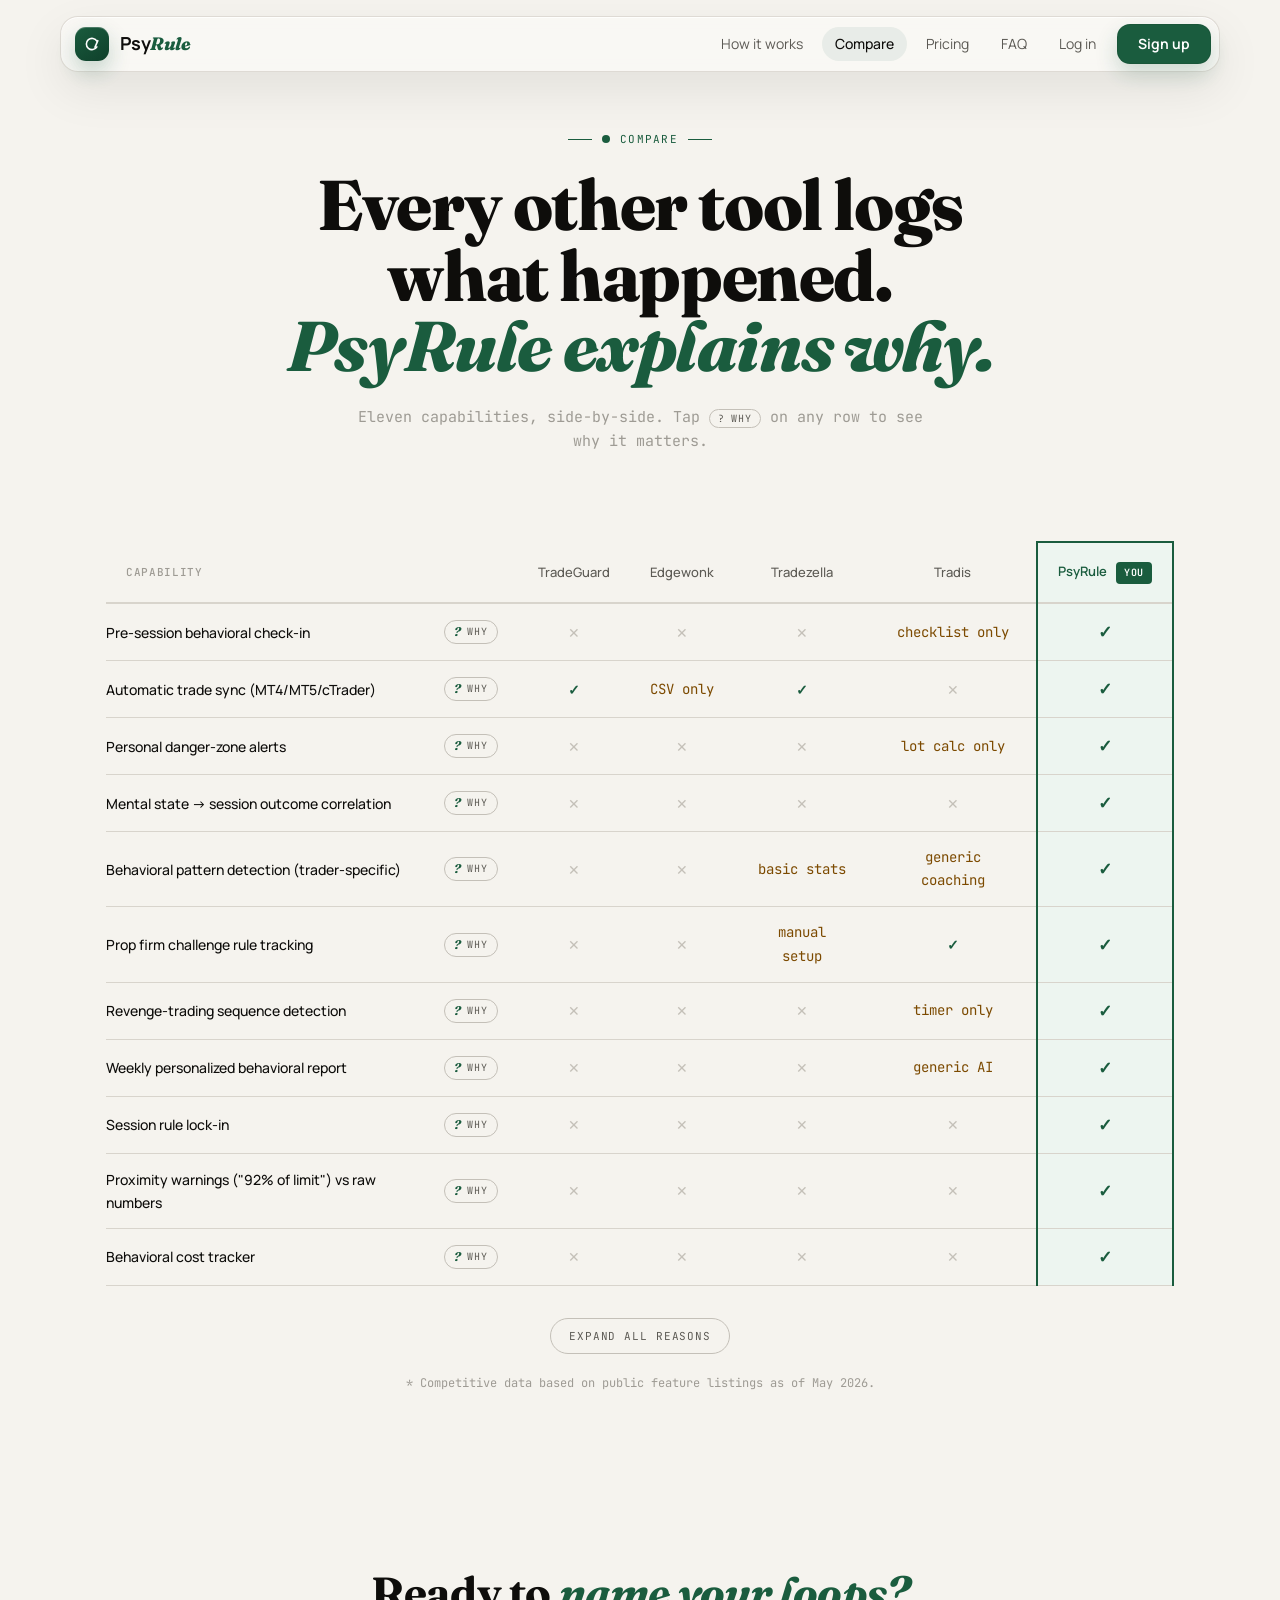
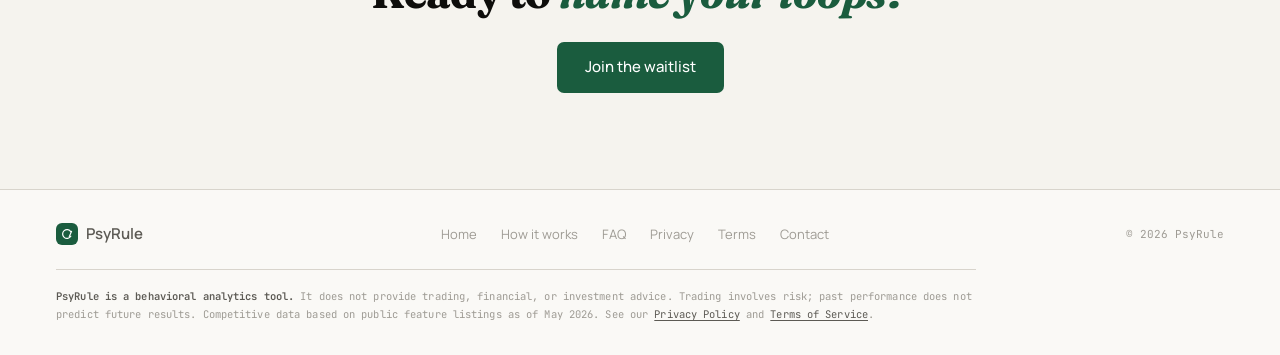
==== compare.html @ d03faabf "Add legal footer + risk disclaimer; tighten claims - New site-wide footer with Privacy/Terms links a" ====
<!DOCTYPE html>
<html lang="en">
<head>
<meta charset="UTF-8">
<meta name="viewport" content="width=device-width, initial-scale=1.0">
<title>PsyRule — Compare</title>
<link rel="preconnect" href="https://fonts.googleapis.com">
<link rel="preconnect" href="https://fonts.gstatic.com" crossorigin>
<link href="https://fonts.googleapis.com/css2?family=Fraunces:ital,opsz,wght,SOFT@0,9..144,500..800,50;1,9..144,500..800,50&family=Manrope:wght@300;400;500;600;700&family=JetBrains+Mono:wght@400;500&display=swap" rel="stylesheet">
<link rel="stylesheet" href="psyrule.css">
<script src="nav.js" defer></script>
</head>
<body>

<nav>
  <div class="nav-shell">
    <a href="index.html" class="logo" aria-label="PsyRule home">
      <div class="logo-mark"><svg viewBox="0 0 16 16" fill="none"><path d="M 12.33 5.5 A 5 5 0 1 0 12.33 10.5" stroke="#fff" stroke-width="1.4" stroke-linecap="round"/><path d="M 13.2 5 L 10.6 11" stroke="#fff" stroke-width="1.4" stroke-linecap="round"/></svg></div>
      <span>Psy<em style="font-style:italic;color:#1a5c3e;font-family:'Fraunces',serif;font-weight:800">Rule</em></span>
    </a>
    <div class="nav-end">
      <div class="nav-r" id="navMenu">
        <a href="how-it-works.html" class="nav-link">How it works</a>
        <a href="compare.html" class="nav-link active">Compare</a>
        <a href="index.html#pricing" class="nav-link">Pricing</a>
        <a href="faq.html" class="nav-link">FAQ</a>
        <a href="https://psyrule.vercel.app/login" class="nav-link">Log in</a>
      </div>
      <a href="https://psyrule.vercel.app/signup" class="nav-btn">Sign up</a>
      <button class="nav-toggle" type="button" aria-label="Menu" aria-expanded="false" aria-controls="navMenu">
        <span class="nav-toggle-bars" aria-hidden="true"></span>
      </button>
    </div>
  </div>
</nav>

<div class="page-hero">
  <div class="hero-eyebrow"><span class="hero-pulse"></span> Compare</div>
  <h1>Every other tool logs<br>what happened.<br><em>PsyRule explains why.</em></h1>
  <p class="hero-note" style="font-size:15px;max-width:600px;margin:24px auto 0;line-height:1.6;">Eleven capabilities, side-by-side. Tap <span style="white-space:nowrap;border:1px solid var(--border2);border-radius:999px;padding:2px 8px;font-family:'JetBrains Mono',monospace;font-size:10px;letter-spacing:.08em;text-transform:uppercase;color:var(--ink2);">? Why</span> on any row to see why it matters.</p>
</div>

<section class="page-section" style="margin-top:32px;">
  <div class="gap-table-wrap">
    <table class="gap-table">
      <thead>
        <tr>
          <th class="feature-col">Capability</th>
          <th><a class="gap-competitor-link" href="https://app.tradeguard.co/" target="_blank" rel="noopener noreferrer">TradeGuard</a></th>
          <th>Edgewonk</th>
          <th>Tradezella</th>
          <th>Tradis</th>
          <th class="our our-head">PsyRule <span class="our-badge">you</span></th>
        </tr>
      </thead>
      <tbody>
        <tr>
          <td class="feature-col">
            <div class="gap-feature-cell">
              <span class="gap-feature-name">Pre-session behavioral check-in</span>
              <button class="why-toggle" type="button" aria-expanded="false" aria-controls="why-c1">Why</button>
            </div>
          </td>
          <td class="no">✕</td><td class="no">✕</td><td class="no">✕</td><td class="partial">checklist only</td><td class="our-col yes">✓</td>
        </tr>
        <tr class="gap-row-why" id="why-c1"><td colspan="6"><div class="gap-row-why-inner"><strong>Why it matters:</strong> The decisions that blow up a session are made <em>before</em> it starts. Sleep, focus, and your plan predict your sizing more than anything that happens on the chart.</div></td></tr>

        <tr>
          <td class="feature-col">
            <div class="gap-feature-cell">
              <span class="gap-feature-name">Automatic trade sync (MT4/MT5/cTrader)</span>
              <button class="why-toggle" type="button" aria-expanded="false" aria-controls="why-c2">Why</button>
            </div>
          </td>
          <td class="yes">✓</td><td class="partial">CSV only</td><td class="yes">✓</td><td class="no">✕</td><td class="our-col yes">✓</td>
        </tr>
        <tr class="gap-row-why" id="why-c2"><td colspan="6"><div class="gap-row-why-inner"><strong>Why it matters:</strong> Manual logging is where journaling dies. If sync isn't real time, you only review behavior after damage is done. Never during.</div></td></tr>

        <tr>
          <td class="feature-col">
            <div class="gap-feature-cell">
              <span class="gap-feature-name">Personal danger-zone alerts</span>
              <button class="why-toggle" type="button" aria-expanded="false" aria-controls="why-c3">Why</button>
            </div>
          </td>
          <td class="no">✕</td><td class="no">✕</td><td class="no">✕</td><td class="partial">lot calc only</td><td class="our-col yes">✓</td>
        </tr>
        <tr class="gap-row-why" id="why-c3"><td colspan="6"><div class="gap-row-why-inner"><strong>Why it matters:</strong> Most blowups aren't one bad trade. They're three open positions that <em>together</em> exceed the limit, and a per-trade calculator can't see this.</div></td></tr>

        <tr>
          <td class="feature-col">
            <div class="gap-feature-cell">
              <span class="gap-feature-name">Mental state → session outcome correlation</span>
              <button class="why-toggle" type="button" aria-expanded="false" aria-controls="why-c4">Why</button>
            </div>
          </td>
          <td class="no">✕</td><td class="no">✕</td><td class="no">✕</td><td class="no">✕</td><td class="our-col yes">✓</td>
        </tr>
        <tr class="gap-row-why" id="why-c4"><td colspan="6"><div class="gap-row-why-inner"><strong>Why it matters:</strong> "I traded worse when tired" is a hunch. Connecting mood, sleep, and pressure to actual session outcomes turns the hunch into a rule you'll follow.</div></td></tr>

        <tr>
          <td class="feature-col">
            <div class="gap-feature-cell">
              <span class="gap-feature-name">Behavioral pattern detection (trader-specific)</span>
              <button class="why-toggle" type="button" aria-expanded="false" aria-controls="why-c5">Why</button>
            </div>
          </td>
          <td class="no">✕</td><td class="no">✕</td><td class="partial">basic stats</td><td class="partial">generic coaching</td><td class="our-col yes">✓</td>
        </tr>
        <tr class="gap-row-why" id="why-c5"><td colspan="6"><div class="gap-row-why-inner"><strong>Why it matters:</strong> Generic advice ("size down after a loss") is easy to ignore. A pattern named with your trigger, your sequence, and your historical cost is harder to.</div></td></tr>

        <tr>
          <td class="feature-col">
            <div class="gap-feature-cell">
              <span class="gap-feature-name">Prop firm challenge rule tracking</span>
              <button class="why-toggle" type="button" aria-expanded="false" aria-controls="why-c6">Why</button>
            </div>
          </td>
          <td class="no">✕</td><td class="no">✕</td><td class="partial">manual setup</td><td class="yes">✓</td><td class="our-col yes">✓</td>
        </tr>
        <tr class="gap-row-why" id="why-c6"><td colspan="6"><div class="gap-row-why-inner"><strong>Why it matters:</strong> Each prop firm has different daily/total/lot rules. Tracking these by hand is the first thing traders skip when stressed.</div></td></tr>

        <tr>
          <td class="feature-col">
            <div class="gap-feature-cell">
              <span class="gap-feature-name">Revenge-trading sequence detection</span>
              <button class="why-toggle" type="button" aria-expanded="false" aria-controls="why-c7">Why</button>
            </div>
          </td>
          <td class="no">✕</td><td class="no">✕</td><td class="no">✕</td><td class="partial">timer only</td><td class="our-col yes">✓</td>
        </tr>
        <tr class="gap-row-why" id="why-c7"><td colspan="6"><div class="gap-row-why-inner"><strong>Why it matters:</strong> A passive timer doesn't break the loop. Surfacing the trade's behavioral context at the moment of placement does. ("This matches your revenge-trading pattern from 6 prior sessions.")</div></td></tr>

        <tr>
          <td class="feature-col">
            <div class="gap-feature-cell">
              <span class="gap-feature-name">Weekly personalized behavioral report</span>
              <button class="why-toggle" type="button" aria-expanded="false" aria-controls="why-c8">Why</button>
            </div>
          </td>
          <td class="no">✕</td><td class="no">✕</td><td class="no">✕</td><td class="partial">generic AI</td><td class="our-col yes">✓</td>
        </tr>
        <tr class="gap-row-why" id="why-c8"><td colspan="6"><div class="gap-row-why-inner"><strong>Why it matters:</strong> Once a week your specific failure conditions, named with dollar costs. Not "improve discipline". "Stop trading after 16:00, that's costing $480/week."</div></td></tr>

        <tr>
          <td class="feature-col">
            <div class="gap-feature-cell">
              <span class="gap-feature-name">Session rule lock-in</span>
              <button class="why-toggle" type="button" aria-expanded="false" aria-controls="why-c9">Why</button>
            </div>
          </td>
          <td class="no">✕</td><td class="no">✕</td><td class="no">✕</td><td class="no">✕</td><td class="our-col yes">✓</td>
        </tr>
        <tr class="gap-row-why" id="why-c9"><td colspan="6"><div class="gap-row-why-inner"><strong>Why it matters:</strong> Soft-blocks fail because mid-session you talk yourself out of them. A 60-second cooldown + logged reason is enough friction to break the impulse.</div></td></tr>

        <tr>
          <td class="feature-col">
            <div class="gap-feature-cell">
              <span class="gap-feature-name">Proximity warnings ("92% of limit") vs raw numbers</span>
              <button class="why-toggle" type="button" aria-expanded="false" aria-controls="why-c10">Why</button>
            </div>
          </td>
          <td class="no">✕</td><td class="no">✕</td><td class="no">✕</td><td class="no">✕</td><td class="our-col yes">✓</td>
        </tr>
        <tr class="gap-row-why" id="why-c10"><td colspan="6"><div class="gap-row-why-inner"><strong>Why it matters:</strong> "$460 of $500" is a number. "92% of your limit" triggers loss aversion. Same data, completely different behavior.</div></td></tr>

        <tr>
          <td class="feature-col">
            <div class="gap-feature-cell">
              <span class="gap-feature-name">Behavioral cost tracker</span>
              <button class="why-toggle" type="button" aria-expanded="false" aria-controls="why-c11">Why</button>
            </div>
          </td>
          <td class="no">✕</td><td class="no">✕</td><td class="no">✕</td><td class="no">✕</td><td class="our-col yes">✓</td>
        </tr>
        <tr class="gap-row-why" id="why-c11"><td colspan="6"><div class="gap-row-why-inner"><strong>Why it matters:</strong> Discipline is invisible. You only see the losses you took, not the recurring patterns behind them. PsyRule names the cost of each behavioral loop so you can decide which one to fix first.</div></td></tr>
      </tbody>
    </table>
  </div>
  <div class="compare-actions">
    <button class="btn-g" type="button" id="why-expand-all">Expand all reasons</button>
    <button class="btn-g" type="button" id="why-collapse-all" style="display:none;">Collapse all</button>
  </div>
  <p class="gap-note">* Competitive data based on public feature listings as of May 2026.</p>
</section>

<div class="page-cta">
  <h2>Ready to <em>name your loops?</em></h2>
  <a href="https://psyrule.vercel.app/signup" class="btn-p">Join the waitlist</a>
</div>

<footer>
  <div class="foot-row">
    <div class="foot-logo">
      <div class="foot-mark"><svg viewBox="0 0 16 16" fill="none"><path d="M 12.33 5.5 A 5 5 0 1 0 12.33 10.5" stroke="#fff" stroke-width="1.4" stroke-linecap="round"/><path d="M 13.2 5 L 10.6 11" stroke="#fff" stroke-width="1.4" stroke-linecap="round"/></svg></div>
      PsyRule
    </div>
    <div class="foot-links">
      <a href="index.html" class="foot-link">Home</a>
      <a href="how-it-works.html" class="foot-link">How it works</a>
      <a href="faq.html" class="foot-link">FAQ</a>
      <a href="privacy.html" class="foot-link">Privacy</a>
      <a href="terms.html" class="foot-link">Terms</a>
      <a href="mailto:psyrule.app@gmail.com" class="foot-link">Contact</a>
    </div>
    <div class="foot-note">© 2026 PsyRule</div>
  </div>
  <div class="foot-disclaimer">
    <strong>PsyRule is a behavioral analytics tool.</strong> It does not provide trading, financial, or investment advice. Trading involves risk; past performance does not predict future results. Competitive data based on public feature listings as of May 2026. See our <a href="privacy.html">Privacy Policy</a> and <a href="terms.html">Terms of Service</a>.
  </div>
</footer>

<script>
  document.querySelectorAll('.why-toggle').forEach(function(btn){
    btn.addEventListener('click', function(){
      var id = btn.getAttribute('aria-controls');
      var row = document.getElementById(id);
      if (!row) return;
      var open = btn.getAttribute('aria-expanded') === 'true';
      btn.setAttribute('aria-expanded', open ? 'false' : 'true');
      row.classList.toggle('is-open', !open);
      syncBulkButtons();
    });
  });

  var expandBtn = document.getElementById('why-expand-all');
  var collapseBtn = document.getElementById('why-collapse-all');
  function setAll(open){
    document.querySelectorAll('.why-toggle').forEach(function(btn){
      var id = btn.getAttribute('aria-controls');
      var row = document.getElementById(id);
      if (!row) return;
      btn.setAttribute('aria-expanded', open ? 'true' : 'false');
      row.classList.toggle('is-open', open);
    });
    syncBulkButtons();
  }
  function syncBulkButtons(){
    if (!expandBtn || !collapseBtn) return;
    var total = document.querySelectorAll('.why-toggle').length;
    var open = document.querySelectorAll('.why-toggle[aria-expanded="true"]').length;
    var allOpen = total > 0 && open === total;
    expandBtn.style.display = allOpen ? 'none' : '';
    collapseBtn.style.display = allOpen ? '' : 'none';
  }
  if (expandBtn) expandBtn.addEventListener('click', function(){ setAll(true); });
  if (collapseBtn) collapseBtn.addEventListener('click', function(){ setAll(false); });
</script>

</body>
</html>
---- psyrule.css ----
/* PsyRule — shared stylesheet for landing + secondary pages */
*, *::before, *::after { box-sizing: border-box; margin: 0; padding: 0; }
:root {
  --cream:#f5f3ee; --cream2:#ede9e2; --cream3:#e4dfd6; --white:#faf9f6; --paper:#faf8f2;
  --border:#d8d4cc; --border2:#c4c0b8;
  --ink:#0e0d0b; --ink2:#5c5a54; --ink3:#9e9b94;
  --green:#1a5c3e; --green2:#206e4a; --gl:#edf5f0; --gm:rgba(26,92,62,.12);
  --amber:#7c4a00; --ambl:#fff8ed; --red:#8b1a1a; --redl:#fff0f0;
}
html { scroll-behavior: smooth; }
body { background: var(--cream); color: var(--ink); font-family: 'Manrope', sans-serif; font-size: 16px; line-height: 1.65; overflow-x: hidden; }

/* NAV */
nav { position: fixed; inset: 0 0 auto; z-index: 200; padding: 16px 56px 0; height: 88px; display: flex; align-items: flex-start; justify-content: center; pointer-events: none; }
.nav-shell { position: relative; width: min(1160px, 100%); height: 56px; display: flex; align-items: center; justify-content: space-between; padding: 8px 8px 8px 14px; background: rgba(250,249,246,.78); border: 1px solid rgba(216,212,204,.82); border-radius: 18px; box-shadow: 0 18px 48px rgba(14,13,11,.08), inset 0 1px 0 rgba(255,255,255,.72); backdrop-filter: blur(18px) saturate(1.15); -webkit-backdrop-filter: blur(18px) saturate(1.15); pointer-events: auto; }
.nav-end { display: flex; align-items: center; gap: 6px; }
.nav-toggle { display: none; }
.logo { display: flex; align-items: center; gap: 11px; font-family: 'Manrope', sans-serif; font-weight: 700; font-size: 18px; color: var(--ink); text-decoration: none; letter-spacing: -.03em; }
.logo-mark { width: 34px; height: 34px; background: linear-gradient(145deg, var(--green), #0f402b); border-radius: 11px; display: flex; align-items: center; justify-content: center; box-shadow: 0 10px 22px rgba(26,92,62,.24), inset 0 1px 0 rgba(255,255,255,.22); }
.logo-mark svg { width: 18px; height: 18px; }
.nav-badge { font-family: 'JetBrains Mono', monospace; font-size: 9px; letter-spacing: .08em; text-transform: uppercase; color: var(--green); background: var(--gl); border: 1px solid rgba(26,92,62,.16); border-radius: 999px; padding: 3px 7px; transform: translateY(1px); }
.nav-r { display: flex; align-items: center; gap: 6px; }
.nav-link { font-size: 14px; color: var(--ink2); text-decoration: none; transition: color .15s, background .15s; padding: 10px 13px; border-radius: 999px; line-height: 1; }
.nav-link:hover { color: var(--ink); background: rgba(14,13,11,.045); }
.nav-link.active { color: var(--ink); font-weight: 500; background: rgba(26,92,62,.07); }
.nav-btn { background: var(--green); color: #fff; border: 1px solid rgba(14,13,11,.08); font-family: 'Manrope', sans-serif; font-weight: 650; font-size: 14px; padding: 12px 20px; border-radius: 13px; cursor: pointer; text-decoration: none; transition: transform .15s, background .15s, box-shadow .15s; margin-left: 2px; line-height: 1; box-shadow: 0 10px 22px rgba(26,92,62,.20); }
.nav-btn:hover { background: var(--green2); transform: translateY(-1px); box-shadow: 0 14px 28px rgba(26,92,62,.24); }

/* HERO */
.hero { padding: 118px 56px 68px; max-width: 1200px; margin: 0 auto; text-align: center; position: relative; }
.hero::before { content:''; position: absolute; inset: 84px 24px auto; height: 360px; z-index: -1; background: radial-gradient(circle at 28% 22%, rgba(26,92,62,.18), transparent 34%), radial-gradient(circle at 72% 8%, rgba(124,74,0,.10), transparent 30%), linear-gradient(180deg, rgba(250,249,246,.72), rgba(245,243,238,0)); filter: blur(.2px); border-radius: 40px; }
.hero-eyebrow { font-family: 'JetBrains Mono', monospace; font-size: 11px; color: var(--green); letter-spacing: .12em; text-transform: uppercase; margin-bottom: 22px; display: flex; align-items: center; justify-content: center; gap: 10px; }
.hero-eyebrow::before, .hero-eyebrow::after { content:''; width: 24px; height: 1px; background: var(--green); display: block; }
.hero-pulse { width: 8px; height: 8px; border-radius: 50%; background: var(--green); box-shadow: 0 0 0 0 rgba(26,92,62,.36); animation: heroPulse 1.8s ease-out infinite; }
h1 { font-family: 'Fraunces', serif; font-weight: 800; font-size: clamp(44px, 6vw, 82px); line-height: .95; letter-spacing: -.02em; color: var(--ink); margin-bottom: 24px; }
h1 em { font-style: italic; color: var(--green); }
.hero-action { position: relative; display: inline-block; white-space: nowrap; }
.hero-cta { display: flex; gap: 10px; justify-content: center; flex-wrap: wrap; margin-bottom: 14px; }
.btn-p { background: var(--green); color: #fff; border: none; font-family: 'Manrope', sans-serif; font-weight: 500; font-size: 15px; padding: 13px 28px; border-radius: 7px; cursor: pointer; transition: background .15s; text-decoration: none; display: inline-block; }
.btn-p:hover { background: var(--green2); }
.btn-g { background: transparent; color: var(--ink2); border: 1px solid var(--border2); font-family: 'Manrope', sans-serif; font-weight: 400; font-size: 15px; padding: 13px 24px; border-radius: 7px; cursor: pointer; transition: color .15s, border-color .15s; text-decoration: none; display: inline-block; }
.btn-g:hover { color: var(--ink); border-color: var(--ink); }
.hero-note { font-size: 12px; color: var(--ink3); font-family: 'JetBrains Mono', monospace; }
.hero-founding { display: inline-flex; align-items: center; gap: 10px; flex-wrap: wrap; justify-content: center; margin-top: 18px; padding: 9px 16px; background: rgba(250,249,246,.78); border: 1px solid var(--border); border-radius: 999px; box-shadow: 0 12px 32px rgba(14,13,11,.05); font-family: 'JetBrains Mono', monospace; font-size: 11px; color: var(--ink2); letter-spacing: .04em; }
.hf-dot { width: 7px; height: 7px; border-radius: 50%; background: var(--green); box-shadow: 0 0 0 0 rgba(26,92,62,.36); animation: heroPulse 1.8s ease-out infinite; }
.hero-founding strong { color: var(--green); font-weight: 600; }

/* Hero signal (small visual) */
.hero-minimal { padding-bottom: 52px; }
.hero-signal { position: relative; display: flex; align-items: center; justify-content: center; gap: 18px; max-width: 620px; margin: 0 auto 32px; min-height: 132px; }
.hero-signal::before { content:''; position: absolute; left: 74px; right: 74px; top: 50%; height: 1px; background: linear-gradient(90deg, transparent, rgba(26,92,62,.28), transparent); }
.signal-card { position: relative; z-index: 2; min-width: 132px; padding: 14px 16px; background: rgba(250,249,246,.84); border: 1px solid var(--border); border-radius: 14px; box-shadow: 0 18px 44px rgba(14,13,11,.055); }
.signal-card span, .signal-label { display: block; font-family: 'JetBrains Mono', monospace; font-size: 10px; letter-spacing: .1em; text-transform: uppercase; color: var(--ink3); }
.signal-card strong { display: block; margin-top: 3px; font-size: 15px; line-height: 1.2; color: var(--ink); }
.signal-core { position: relative; z-index: 3; width: 154px; height: 154px; border-radius: 50%; display: flex; align-items: center; justify-content: center; flex-direction: column; background: radial-gradient(circle, rgba(237,245,240,.95), rgba(250,249,246,.78) 62%, rgba(250,249,246,0) 70%); }
.signal-ring { position: absolute; inset: 17px; border-radius: 50%; border: 1px solid rgba(26,92,62,.24); animation: signalRing 2.8s ease-out infinite; }
.signal-dot { width: 42px; height: 42px; border-radius: 50%; background: var(--green); box-shadow: 0 0 0 10px rgba(26,92,62,.09), 0 18px 38px rgba(26,92,62,.2); margin-bottom: 12px; }
.signal-label { color: var(--green); }

/* THE MOMENT (replaces dark live block) */
.moment-wrap { max-width: 1180px; margin: 56px auto 0; padding: 0 56px; }
.moment-frame { position: relative; background: var(--white); border: 1px solid var(--border); border-radius: 22px; padding: 72px 64px 80px; overflow: hidden; box-shadow: 0 22px 60px rgba(14,13,11,.06), inset 0 1px 0 rgba(255,255,255,.7); }
.moment-frame::before { content: ""; position: absolute; inset: 0; pointer-events: none; background: radial-gradient(ellipse 620px 300px at 82% 100%, rgba(26,92,62,.07), transparent 70%), radial-gradient(ellipse 420px 220px at 0% 0%, rgba(124,74,0,.05), transparent 70%); }
.moment-eyebrow { position: relative; font-family: 'JetBrains Mono', monospace; font-size: 11px; letter-spacing: .12em; text-transform: uppercase; color: var(--green); text-align: center; margin-bottom: 14px; display: flex; align-items: center; justify-content: center; gap: 10px; }
.moment-eyebrow::before, .moment-eyebrow::after { content:''; width:24px; height:1px; background:var(--green); }
.moment-title { position: relative; font-family: 'Fraunces', serif; font-weight: 700; font-size: clamp(28px, 3.4vw, 44px); letter-spacing: -.018em; line-height: 1.05; text-align: center; margin: 0 auto 56px; max-width: 760px; color: var(--ink); }
.moment-title em { font-style: italic; color: var(--green); }
.moment-grid { position: relative; display: grid; grid-template-columns: 240px 1fr 240px; gap: 48px; align-items: center; }
.mn-l, .mn-r { font-family: 'Fraunces', serif; font-style: italic; font-size: 16.5px; line-height: 1.5; color: var(--ink2); position: relative; }
.mn-l { text-align: right; }
.mn-tag { display: block; font-family: 'JetBrains Mono', monospace; font-style: normal; font-size: 9.5px; letter-spacing: .14em; text-transform: uppercase; color: var(--green); margin-bottom: 6px; }
.mn-tag.amber { color: var(--amber); }
.mn-tag.red { color: var(--red); }
.mn-l strong, .mn-r strong { font-style: normal; font-family: 'Manrope', sans-serif; font-weight: 600; color: var(--ink); }
.mn-divider { height: 1px; background: var(--border); margin: 22px 0; }
.mn-l small, .mn-r small { display: block; font-family: 'JetBrains Mono', monospace; font-style: normal; font-size: 11px; color: var(--ink3); margin-top: 8px; letter-spacing: .02em; }
.iv-stage { display: flex; justify-content: center; position: relative; }
.iv-connector { position: absolute; top: 50%; height: 1px; background: var(--border2); }
.iv-connector.l { right: calc(50% + 180px); width: 60px; }
.iv-connector.r { left: calc(50% + 180px); width: 60px; }
.iv-card { width: 100%; max-width: 360px; background: var(--white); border: 1px solid var(--border); border-radius: 22px; padding: 22px 22px 18px; box-shadow: inset 0 1px 0 rgba(255,255,255,.9), 0 24px 60px rgba(14,13,11,.16), 0 6px 16px rgba(14,13,11,.07); position: relative; z-index: 2; }
.iv-meta { display: flex; align-items: center; justify-content: space-between; font-family: 'JetBrains Mono', monospace; font-size: 10.5px; color: var(--ink3); margin-bottom: 14px; letter-spacing: .04em; }
.iv-source { display: flex; align-items: center; gap: 8px; }
.iv-mark { width: 18px; height: 18px; background: var(--green); border-radius: 5px; display: inline-flex; align-items: center; justify-content: center; }
.iv-mark svg { width: 11px; height: 11px; }
.iv-source strong { color: var(--ink); font-family: 'Manrope'; font-weight: 600; font-size: 12px; letter-spacing: 0; }
.iv-headline { font-family: 'Fraunces', serif; font-weight: 700; font-style: italic; font-size: 26px; line-height: 1.15; letter-spacing: -.01em; color: var(--ink); margin-bottom: 10px; }
.iv-headline em { color: var(--red); font-style: italic; }
.iv-body { font-size: 14px; color: var(--ink2); line-height: 1.55; margin-bottom: 16px; }
.iv-body b { color: var(--ink); font-weight: 600; }
.iv-cost { display: flex; align-items: baseline; gap: 10px; padding: 12px 14px; background: var(--cream2); border-radius: 10px; margin-bottom: 16px; }
.iv-cost-num { font-family: 'Fraunces', serif; font-weight: 800; font-size: 22px; color: var(--ink); letter-spacing: -.01em; }
.iv-cost-cap { font-family: 'JetBrains Mono', monospace; font-size: 11px; color: var(--ink2); line-height: 1.4; }
.iv-actions { display: flex; gap: 8px; }
.iv-btn { flex: 1; font-family: 'Manrope', sans-serif; font-weight: 600; font-size: 13.5px; padding: 12px 14px; border-radius: 10px; border: 1px solid var(--border); background: var(--cream2); color: var(--ink2); text-align: center; cursor: pointer; transition: background .15s, color .15s, transform .15s; }
.iv-btn:hover { background: var(--cream3); color: var(--ink); }
.iv-btn.primary { background: var(--green); color: #fff; border-color: var(--green); box-shadow: 0 8px 18px rgba(26,92,62,.22); }
.iv-btn.primary:hover { background: var(--green2); transform: translateY(-1px); }
.iv-foot { font-family: 'JetBrains Mono', monospace; font-size: 10px; color: var(--ink3); letter-spacing: .04em; text-align: center; margin-top: 12px; }
.moment-foot { position: relative; text-align: center; margin-top: 56px; font-family: 'JetBrains Mono', monospace; font-size: 11px; color: var(--ink3); letter-spacing: .08em; text-transform: uppercase; }

/* DIFF BAND */
.diff-band { background: var(--ink); color: #f0ede7; padding: 80px 56px; }
.diff-inner { max-width: 1200px; margin: 0 auto; }
.diff-label { font-family: 'JetBrains Mono', monospace; font-size: 11px; letter-spacing: .1em; text-transform: uppercase; color: #5c5a54; margin-bottom: 20px; }
.diff-h { font-family: 'Fraunces', serif; font-weight: 800; font-size: clamp(30px, 3.2vw, 44px); line-height: 1.05; letter-spacing: -.02em; color: #f0ede7; margin-bottom: 20px; }
.diff-h em { color: #4cff8e; font-style: italic; }
.diff-p { font-size: 16px; color: #888882; line-height: 1.7; font-weight: 300; }
.diff-3col { display: grid; grid-template-columns: 1fr 1fr 1fr; gap: 1px; background: #2a2826; border: 1px solid #2a2826; border-radius: 12px; overflow: hidden; }
.diff-3-card { background: #181715; padding: 32px 28px; display: flex; flex-direction: column; gap: 14px; }
.diff-3-card.on { background: linear-gradient(180deg, #0e1f15 0%, #0a1610 100%); }
.diff-3-tag { font-family: 'JetBrains Mono', monospace; font-size: 10px; letter-spacing: .12em; text-transform: uppercase; }
.diff-3-title { font-family: 'Fraunces', serif; font-weight: 800; font-style: italic; font-size: 26px; line-height: 1.05; color: #888882; letter-spacing: -.01em; }
.diff-3-line { height: 1px; background: #2a2826; }
.diff-3-line.on { background: rgba(76,255,142,.3); }
.diff-3-body { font-size: 14px; color: #888882; line-height: 1.6; font-weight: 300; }

/* MANIFESTO */
.manifesto { max-width: 760px; margin: 0 auto; padding: 88px 56px; text-align: center; border-bottom: 1px solid var(--border); background: var(--cream); }
.manifesto-mark { font-family: 'JetBrains Mono', monospace; font-size: 11px; color: var(--green); letter-spacing: .14em; text-transform: uppercase; margin-bottom: 24px; }
.manifesto-text { font-family: 'Fraunces', serif; font-weight: 700; font-size: clamp(22px, 2.6vw, 32px); line-height: 1.3; letter-spacing: -.01em; color: var(--ink); }
.manifesto-text em { font-style: italic; color: var(--green); }
.manifesto-attr { font-family: 'JetBrains Mono', monospace; font-size: 11px; color: var(--ink3); letter-spacing: .08em; margin-top: 28px; }

/* PATTERNS */
.patterns-section { padding: 110px 56px; background: var(--cream); border-bottom: 1px solid var(--border); }
.patterns-inner { max-width: 1200px; margin: 0 auto; }
.patterns-head { margin-bottom: 56px; max-width: 760px; }
.section-tag { font-family: 'JetBrains Mono', monospace; font-size: 11px; color: var(--green); letter-spacing: .1em; text-transform: uppercase; margin-bottom: 16px; display: flex; align-items: center; gap: 10px; }
.section-tag::before { content:''; width: 16px; height: 1px; background: var(--green); display: block; }
.section-tag .ch { font-family: 'Fraunces', serif; font-style: italic; font-weight: 800; font-size: 22px; color: var(--green); letter-spacing: -.01em; text-transform: none; line-height: 1; margin-right: 4px; }
h2 { font-family: 'Fraunces', serif; font-weight: 800; font-size: clamp(30px, 3.5vw, 48px); line-height: 1.02; letter-spacing: -.02em; margin-bottom: 14px; color: var(--ink); }
h2 em { font-style: italic; color: var(--green); }
.gap-sub { font-size: 16px; color: var(--ink2); font-weight: 300; margin-bottom: 28px; max-width: 520px; }
.pattern-grid { display: grid; grid-template-columns: 1fr 1fr; gap: 18px; }
.pattern-card { background: var(--white); border: 1px solid var(--border); border-radius: 14px; padding: 32px 30px; display: flex; flex-direction: column; gap: 16px; transition: border-color .2s, box-shadow .2s; }
.pattern-card:hover { border-color: var(--border2); box-shadow: 0 8px 32px rgba(14,13,11,.06); }
.pattern-card-num { font-family: 'JetBrains Mono', monospace; font-size: 11px; color: var(--green); letter-spacing: .12em; }
.pattern-card-title { font-family: 'Fraunces', serif; font-weight: 800; font-size: 28px; line-height: 1.05; color: var(--ink); letter-spacing: -.01em; }
.pattern-card-seq { display: flex; flex-wrap: wrap; align-items: center; gap: 8px 10px; font-family: 'JetBrains Mono', monospace; font-size: 12px; color: var(--ink2); line-height: 1.4; }
.pattern-card-seq .pcs-arrow { color: var(--ink3); font-size: 13px; }
.pattern-card-seq .pcs-end { color: var(--red); }
.pattern-card-line { height: 1px; background: var(--border); }
.pattern-card-body { font-size: 14.5px; color: var(--ink2); line-height: 1.65; font-weight: 300; }
.pattern-card-cost { display: flex; align-items: baseline; flex-wrap: wrap; gap: 8px; padding: 12px 14px; background: var(--gl); border: 1px solid var(--gm); border-radius: 8px; margin-top: 4px; font-family: 'JetBrains Mono', monospace; }
.pcc-label { font-size: 10px; color: var(--ink3); letter-spacing: .1em; text-transform: uppercase; }
.pcc-amt { font-family: 'Fraunces', serif; font-style: italic; font-weight: 800; font-size: 22px; color: var(--green); letter-spacing: -.01em; line-height: 1; }
.pcc-unit { font-size: 11px; color: var(--ink2); }

/* Compressed pattern row (landing) */
.pattern-also { display: flex; flex-direction: column; gap: 8px; max-width: 720px; margin: 32px auto 0; }
.pa-row { display: grid; grid-template-columns: 40px 1fr auto; gap: 16px; padding: 14px 18px; background: var(--white); border: 1px solid var(--border); border-radius: 10px; align-items: baseline; transition: background .15s, border-color .15s; text-decoration: none; color: inherit; }
.pa-row:hover { background: var(--cream2); border-color: var(--border2); }
.pa-num { font-family: 'JetBrains Mono', monospace; font-size: 11px; color: var(--ink3); letter-spacing: .08em; }
.pa-name { font-family: 'Fraunces', serif; font-style: italic; font-weight: 600; font-size: 18px; color: var(--ink); letter-spacing: -.01em; }
.pa-cost { font-family: 'JetBrains Mono', monospace; font-size: 12px; color: var(--ink2); }
.pattern-more-link { display: inline-block; font-family: 'JetBrains Mono', monospace; font-size: 12px; color: var(--green); text-decoration: none; letter-spacing: .04em; padding: 12px 18px; border: 1px solid rgba(26,92,62,.25); border-radius: 999px; transition: background .15s; }
.pattern-more-link:hover { background: var(--gl); }

/* GAP */
.gap-section { padding: 100px 56px; background: var(--white); border-bottom: 1px solid var(--border); }
.gap-inner { max-width: 1200px; margin: 0 auto; }
.gap-table-wrap { overflow-x: auto; }
.gap-table { width: 100%; border-collapse: collapse; }
.gap-table thead tr { border-bottom: 2px solid var(--border); }
.gap-table th { padding: 14px 20px; text-align: center; font-weight: 500; font-size: 13px; color: var(--ink2); font-family: 'Manrope', sans-serif; white-space: nowrap; }
.gap-table th.our { color: var(--green); font-weight: 600; }
.gap-table th.feature-col { text-align: left; color: var(--ink3); font-family: 'JetBrains Mono', monospace; font-size: 11px; letter-spacing: .06em; text-transform: uppercase; }
.gap-table th.our-head { background: var(--gl); border-left: 2px solid var(--green); border-right: 2px solid var(--green); border-top: 2px solid var(--green); }
.gap-table td { padding: 14px 20px; text-align: center; border-bottom: 1px solid var(--border); font-size: 14px; }
.gap-table td.feature-col { text-align: left; font-size: 14px; color: var(--ink); font-family: 'Manrope', sans-serif; font-weight: 400; padding-left: 0; }
.gap-table td.our-col { background: var(--gl); border-left: 2px solid var(--green); border-right: 2px solid var(--green); }
.gap-table tbody tr:last-child td.our-col { border-bottom: 2px solid var(--green); }
.gap-table tbody tr:hover { background: var(--cream2); }
.gap-table tbody tr:hover td.our-col { background: #e2f0e8; }
.yes { color: var(--green); font-weight: 600; font-size: 16px; }
.no { color: var(--border2); font-size: 16px; }
.partial { color: var(--amber); font-size: 12px; font-family: 'JetBrains Mono', monospace; }
.our-badge { display: inline-block; font-size: 10px; font-family: 'JetBrains Mono', monospace; background: var(--green); color: #fff; padding: 3px 8px; border-radius: 4px; letter-spacing: .06em; text-transform: uppercase; vertical-align: middle; margin-left: 6px; }
.gap-competitor-link { color: inherit; text-decoration: none; border-bottom: 1px solid transparent; transition: color .2s, border-color .2s; }
.gap-competitor-link:hover { color: var(--green); border-bottom-color: var(--green); }
.gap-note { font-size: 12px; color: var(--ink3); font-family: 'JetBrains Mono', monospace; margin-top: 20px; text-align: center; }

/* PRICING */
.pricing-section { padding: 100px 56px; max-width: 1200px; margin: 0 auto; }
.pricing-head { text-align: center; margin-bottom: 56px; }
.pricing-head h2 { font-size: clamp(34px, 4vw, 52px); margin-bottom: 14px; }
.pricing-head p { font-size: 17px; color: var(--ink2); font-weight: 300; }
.p-grid { display: grid; grid-template-columns: 1fr 1fr; gap: 16px; max-width: 760px; margin: 0 auto; }
.p-card { background: var(--white); border: 1px solid var(--border); border-radius: 14px; padding: 36px; }
.p-card.feat { border: 2px solid var(--green); }
.p-tier { font-family: 'JetBrains Mono', monospace; font-size: 11px; letter-spacing: .08em; text-transform: uppercase; color: var(--ink3); }
.p-price { font-family: 'Fraunces', serif; font-weight: 800; font-size: 54px; line-height: 1; color: var(--ink); margin-bottom: 6px; }
.p-price sup { font-size: 22px; vertical-align: super; }
.p-price span { font-size: 18px; color: var(--ink2); font-family: 'Manrope', sans-serif; font-weight: 300; }
.p-desc { font-size: 13px; color: var(--ink2); margin-bottom: 28px; }
.p-feats { list-style: none; display: flex; flex-direction: column; gap: 11px; margin-bottom: 32px; }
.p-feats li { font-size: 14px; color: var(--ink2); display: flex; gap: 10px; }
.pck { color: var(--green); flex-shrink: 0; }
.p-btn { display: block; text-align: center; width: 100%; padding: 14px; border-radius: 8px; font-family: 'Manrope', sans-serif; font-size: 15px; font-weight: 500; cursor: pointer; background: transparent; color: var(--ink2); border: 1px solid var(--border2); transition: all .15s; text-decoration: none; }
.p-btn:hover { color: var(--ink); border-color: var(--ink); }
.p-btn.feat { background: var(--green); color: #fff; border-color: var(--green); }
.p-btn.feat:hover { background: var(--green2); border-color: var(--green2); }

/* FOOTER */
.foot-manifesto { background: var(--white); border-top: 1px solid var(--border); padding: 48px 56px; text-align: center; }
.foot-manifesto p { max-width: 620px; margin: 0 auto; font-family: 'Fraunces', serif; font-style: italic; font-size: 17px; color: var(--ink2); line-height: 1.6; }
.foot-manifesto p strong { font-style: normal; font-family: 'Manrope', sans-serif; font-weight: 500; color: var(--ink); }
.foot-sig { font-family: 'JetBrains Mono', monospace; font-size: 11px; color: var(--ink3); letter-spacing: .08em; margin-top: 16px; text-transform: uppercase; }
footer { padding: 32px 56px; border-top: 1px solid var(--border); display: flex; flex-direction: column; align-items: stretch; gap: 22px; background: var(--white); }
.foot-row { display: flex; align-items: center; justify-content: space-between; gap: 18px; flex-wrap: wrap; }
.foot-disclaimer { font-family: 'JetBrains Mono', monospace; font-size: 10.5px; color: var(--ink3); line-height: 1.7; letter-spacing: .01em; padding-top: 18px; border-top: 1px solid var(--border); max-width: 920px; }
.foot-disclaimer strong { color: var(--ink2); font-weight: 600; }
.foot-disclaimer a { color: var(--ink2); text-decoration: underline; text-underline-offset: 2px; text-decoration-thickness: 1px; }
.foot-logo { display: flex; align-items: center; gap: 8px; font-family: 'Manrope', sans-serif; font-weight: 600; font-size: 15px; color: var(--ink2); }
.foot-mark { width: 22px; height: 22px; background: var(--green); border-radius: 6px; display: flex; align-items: center; justify-content: center; }
.foot-mark svg { width: 14px; height: 14px; }
.foot-links { display: flex; gap: 24px; }
.foot-link { font-size: 13px; color: var(--ink3); text-decoration: none; transition: color .15s; }
.foot-link:hover { color: var(--ink2); }
.foot-note { font-family: 'JetBrains Mono', monospace; font-size: 11px; color: var(--ink3); }

/* SECONDARY PAGES */
.page-hero { padding: 130px 56px 56px; max-width: 920px; margin: 0 auto; text-align: center; }
.page-hero h1 { font-family: 'Fraunces', serif; font-weight: 800; font-size: clamp(40px,5.5vw,72px); line-height: 1; letter-spacing: -.02em; margin-bottom: 22px; color: var(--ink); }
.page-hero h1 em { font-style: italic; color: var(--green); }
.page-hero .hero-eyebrow { margin-bottom: 22px; }
.page-section { max-width: 1180px; margin: 80px auto; padding: 0 56px; }
.page-section > h2 { font-family: 'Fraunces', serif; font-weight: 700; font-size: clamp(28px,3.4vw,44px); letter-spacing: -.018em; line-height: 1.1; margin-bottom: 18px; }
.page-section > h2 em { font-style: italic; color: var(--green); }
.page-section > p.lede { font-size: 17px; color: var(--ink2); line-height: 1.65; max-width: 680px; margin-bottom: 36px; }
.page-cta { text-align: center; padding: 96px 24px 96px; max-width: 760px; margin: 0 auto; }
.page-cta h2 { font-family: 'Fraunces', serif; font-weight: 700; font-size: clamp(28px,3.4vw,44px); margin-bottom: 28px; letter-spacing: -.018em; }
.page-cta h2 em { font-style: italic; color: var(--green); }

/* CURVE (Option C) */
.curve-wrap { max-width: 1180px; margin: 0 auto; padding: 0; }
.curve-frame { background: var(--white); border: 1px solid var(--border); border-radius: 22px; padding: 48px 48px 56px; box-shadow: 0 22px 60px rgba(14,13,11,.05); }
.curve-grid { display: grid; grid-template-columns: 1.5fr 1fr; gap: 56px; align-items: center; }
.chart-card { position: relative; background: var(--cream); border: 1px solid var(--border); border-radius: 14px; padding: 28px 28px 22px; }
.chart-meta { display: flex; justify-content: space-between; align-items: baseline; margin-bottom: 18px; font-family: 'JetBrains Mono', monospace; font-size: 11px; color: var(--ink3); letter-spacing: .04em; }
.chart-meta strong { font-family: 'Fraunces', serif; font-style: italic; font-weight: 600; font-size: 16px; color: var(--ink); letter-spacing: -.01em; }
.chart-svg { width: 100%; height: 220px; display: block; }
.chart-axis { display: flex; justify-content: space-between; font-family: 'JetBrains Mono', monospace; font-size: 10px; color: var(--ink3); margin-top: 8px; letter-spacing: .04em; }
.chart-legend { display: flex; gap: 18px; margin-top: 14px; padding-top: 12px; border-top: 1px solid var(--border); font-family: 'JetBrains Mono', monospace; font-size: 10.5px; color: var(--ink2); }
.chart-legend span { display: inline-flex; align-items: center; gap: 6px; }
.lg-line { width: 18px; height: 2px; background: var(--green); border-radius: 2px; }
.lg-line.dash { background: transparent; border-top: 2px dashed var(--red); height: 0; }
.notes-stack { display: flex; flex-direction: column; gap: 24px; }
.curve-mn { position: relative; padding-left: 22px; }
.curve-mn::before { content: ""; position: absolute; left: 0; top: 6px; bottom: 6px; width: 2px; background: var(--green); border-radius: 2px; }
.curve-mn .t { font-family: 'JetBrains Mono', monospace; font-size: 10px; letter-spacing: .14em; text-transform: uppercase; color: var(--green); margin-bottom: 6px; }
.curve-mn .h { font-family: 'Fraunces', serif; font-weight: 600; font-style: italic; font-size: 19px; line-height: 1.3; color: var(--ink); margin-bottom: 6px; letter-spacing: -.01em; }
.curve-mn .h em { color: var(--green); }
.curve-mn p { font-size: 14.5px; color: var(--ink2); line-height: 1.55; }
.curve-mn p em { font-style: italic; color: var(--ink); }
.curve-mn.amber::before { background: var(--amber); }
.curve-mn.amber .t { color: var(--amber); }
.curve-mn.amber .h em { color: var(--amber); }

/* HOW STEPS (how-it-works page) */
.how-flow { position: relative; display: flex; flex-direction: column; gap: 20px; }
.how-flow-line { position: absolute; left: 31px; top: 24px; bottom: 24px; width: 1px; background: linear-gradient(180deg, var(--green) 0%, var(--green) 70%, transparent 100%); opacity: .3; }
.how-step { display: grid; grid-template-columns: 64px 1fr; gap: 20px; align-items: start; position: relative; }
.how-step-num { width: 48px; height: 48px; border-radius: 50%; background: var(--cream); border: 1px solid var(--border2); display: flex; align-items: center; justify-content: center; font-family: 'JetBrains Mono', monospace; font-size: 13px; font-weight: 600; color: var(--green); letter-spacing: .04em; z-index: 2; position: relative; margin-left: 8px; }
.how-step-card { background: var(--cream); border: 1px solid var(--border); border-radius: 12px; padding: 24px 28px; }
.how-step-tag { font-family: 'JetBrains Mono', monospace; font-size: 10px; color: var(--green); letter-spacing: .12em; text-transform: uppercase; margin-bottom: 8px; }
.how-step-title { font-family: 'Fraunces', serif; font-weight: 800; font-size: 24px; line-height: 1.1; letter-spacing: -.01em; color: var(--ink); margin-bottom: 10px; }
.how-step-title em { color: var(--green); font-style: italic; }
.how-step-body { font-size: 15px; color: var(--ink2); line-height: 1.65; font-weight: 300; }

/* FAQ */
.faq-section { max-width: 800px; margin: 0 auto; padding: 0 56px; }
.faq-item { border-bottom: 1px solid var(--border); padding: 28px 0; }
.faq-item summary { list-style: none; cursor: pointer; font-family: 'Fraunces', serif; font-weight: 600; font-size: 22px; line-height: 1.3; letter-spacing: -.01em; color: var(--ink); display: flex; justify-content: space-between; align-items: center; gap: 24px; }
.faq-item summary::-webkit-details-marker { display: none; }
.faq-item summary::after { content: "+"; font-family: 'JetBrains Mono', monospace; font-size: 28px; color: var(--green); font-weight: 300; line-height: 1; transition: transform .2s; }
.faq-item[open] summary::after { content: "−"; }
.faq-item .faq-body { font-size: 16px; color: var(--ink2); line-height: 1.7; padding-top: 16px; max-width: 660px; }
.faq-item .faq-body p { margin-bottom: 12px; }
.faq-item .faq-body p:last-child { margin-bottom: 0; }
.faq-item .faq-body em { font-style: italic; color: var(--ink); }
.faq-item .faq-body a { color: var(--green); text-decoration: underline; text-decoration-thickness: 1px; text-underline-offset: 2px; }

/* SAMPLE WEEKLY REPORT */
.report-section { padding: 110px 56px; background: var(--white); border-bottom: 1px solid var(--border); }
.report-inner { max-width: 1200px; margin: 0 auto; }
.report-head { margin: 0 auto 48px; text-align: center; max-width: 760px; }
.report-head .section-tag { justify-content: center; }
.report-head h2 { font-family: 'Fraunces', serif; font-weight: 800; font-size: clamp(36px, 4.4vw, 60px); line-height: 1; letter-spacing: -.02em; color: var(--ink); margin-bottom: 18px; }
.report-head h2 em { color: var(--green); font-style: italic; }
.report-head .gap-sub { margin: 0 auto; max-width: 600px; }
.report-card { background: var(--cream); border: 1px solid var(--border); border-radius: 16px; overflow: hidden; box-shadow: 0 18px 56px rgba(14,13,11,.08), 0 4px 14px rgba(14,13,11,.04); }
.report-bar { display: flex; align-items: center; justify-content: space-between; gap: 16px; padding: 14px 22px; background: var(--cream2); border-bottom: 1px solid var(--border); flex-wrap: wrap; }
.report-bar-l { display: flex; align-items: center; gap: 10px; }
.report-bar .vdots { display: flex; gap: 6px; }
.report-bar .vdots span { width: 10px; height: 10px; border-radius: 50%; background: var(--border2); }
.report-bar-name { font-family: 'JetBrains Mono', monospace; font-size: 11px; color: var(--ink3); letter-spacing: .06em; }
.report-bar-meta { font-family: 'JetBrains Mono', monospace; font-size: 11px; color: var(--ink2); }
.report-bar-meta strong { color: var(--ink); font-weight: 600; }
.report-body { padding: 38px 44px 44px; display: grid; grid-template-columns: 1fr 1fr; gap: 36px 56px; }
.report-hero { grid-column: 1 / -1; display: grid; grid-template-columns: 1.4fr 1fr; gap: 40px; align-items: end; padding-bottom: 28px; border-bottom: 1px solid var(--border); }
.report-week { font-family: 'JetBrains Mono', monospace; font-size: 11px; color: var(--green); letter-spacing: .12em; text-transform: uppercase; margin-bottom: 14px; }
.report-headline { font-family: 'Fraunces', serif; font-weight: 800; font-size: clamp(28px, 3vw, 40px); line-height: 1.05; letter-spacing: -.02em; color: var(--ink); }
.report-headline em { color: var(--green); font-style: italic; }
.report-kpis { display: grid; grid-template-columns: 1fr 1fr; gap: 0; border: 1px solid var(--border); border-radius: 10px; overflow: hidden; }
.report-kpi { padding: 14px 18px; background: var(--white); border-right: 1px solid var(--border); border-bottom: 1px solid var(--border); }
.report-kpi:nth-child(2n) { border-right: 0; }
.report-kpi:nth-last-child(-n+2) { border-bottom: 0; }
.report-kpi-l { font-family: 'JetBrains Mono', monospace; font-size: 9.5px; color: var(--ink3); letter-spacing: .1em; text-transform: uppercase; }
.report-kpi-v { font-family: 'JetBrains Mono', monospace; font-size: 18px; color: var(--ink); font-weight: 500; margin-top: 4px; }
.report-kpi-v.green { color: var(--green); }
.report-kpi-v.red { color: var(--red); }
.report-block-tag { font-family: 'JetBrains Mono', monospace; font-size: 10px; color: var(--ink3); letter-spacing: .12em; text-transform: uppercase; margin-bottom: 12px; display: flex; align-items: center; gap: 8px; }
.report-block-tag::before { content:''; width: 14px; height: 1px; background: var(--green); display: block; }
.report-block-h { font-family: 'Fraunces', serif; font-weight: 800; font-size: 22px; line-height: 1.15; color: var(--ink); letter-spacing: -.01em; margin-bottom: 14px; }
.report-block-h em { color: var(--green); font-style: italic; }
.report-pattern-list { display: flex; flex-direction: column; gap: 14px; }
.report-pattern { display: flex; flex-direction: column; gap: 6px; }
.report-pat-row { display: flex; align-items: baseline; justify-content: space-between; gap: 10px; font-family: 'JetBrains Mono', monospace; font-size: 12px; color: var(--ink2); }
.report-pat-row strong { color: var(--ink); font-weight: 500; font-family: 'Manrope', sans-serif; font-size: 13.5px; }
.report-pat-amt { color: var(--red); font-weight: 600; font-variant-numeric: tabular-nums; }
.report-pat-bar { height: 6px; background: var(--cream3); border-radius: 3px; overflow: hidden; }
.report-pat-fill { height: 100%; background: linear-gradient(90deg, #5c1212, #c44040); border-radius: 3px; }
.report-pat-fill.amber { background: linear-gradient(90deg, #7c4a00, #e08020); }
.report-pat-fill.gray { background: linear-gradient(90deg, #6c6960, #9e9b94); }
.report-heatmap { display: grid; grid-template-columns: 60px repeat(7, 1fr); gap: 3px; }
.report-hm-h, .report-hm-d { font-family: 'JetBrains Mono', monospace; font-size: 9.5px; color: var(--ink3); letter-spacing: .04em; text-transform: uppercase; padding: 4px 0; text-align: center; }
.report-hm-h { text-align: right; padding-right: 8px; }
.report-hm-cell { aspect-ratio: 1.6/1; border-radius: 3px; background: var(--cream3); }
.report-hm-cell[data-v="0"] { background: #efece5; }
.report-hm-cell[data-v="1"] { background: #d8e4dc; }
.report-hm-cell[data-v="2"] { background: #a6c4b4; }
.report-hm-cell[data-v="3"] { background: #5c8a73; }
.report-hm-cell[data-v="4"] { background: #1a5c3e; }
.report-hm-cell[data-v="-1"] { background: #f0d6cc; }
.report-hm-cell[data-v="-2"] { background: #d88e7e; }
.report-hm-cell[data-v="-3"] { background: #8b1a1a; }
.report-hm-legend { display: flex; align-items: center; gap: 8px; font-family: 'JetBrains Mono', monospace; font-size: 10px; color: var(--ink3); margin-top: 12px; }
.report-hm-legend-bar { display: flex; gap: 2px; }
.report-hm-legend-bar span { width: 14px; height: 8px; border-radius: 2px; }
.report-rule { background: var(--ink); color: #f0ede7; border-radius: 12px; padding: 24px 26px; grid-column: 1 / -1; display: grid; grid-template-columns: 1fr auto; gap: 24px; align-items: center; }
.report-rule-tag { font-family: 'JetBrains Mono', monospace; font-size: 10px; color: #4cff8e; letter-spacing: .12em; text-transform: uppercase; margin-bottom: 8px; }
.report-rule-h { font-family: 'Fraunces', serif; font-weight: 800; font-size: 22px; line-height: 1.2; letter-spacing: -.01em; color: #f0ede7; }
.report-rule-h em { color: #4cff8e; font-style: italic; }
.report-rule-sub { font-family: 'JetBrains Mono', monospace; font-size: 11.5px; color: #888882; margin-top: 8px; line-height: 1.55; }
.report-rule-sub strong { color: #c8c4bc; font-weight: 500; }
.report-rule-actions { display: flex; flex-direction: column; gap: 8px; }
.report-rule-btn { background: var(--green); color: #fff; border: none; padding: 11px 20px; border-radius: 7px; font-family: 'Manrope', sans-serif; font-weight: 500; font-size: 13.5px; cursor: pointer; white-space: nowrap; transition: background .15s; }
.report-rule-btn:hover { background: var(--green2); }
.report-rule-btn.ghost { background: transparent; color: #c8c4bc; border: 1px solid #2a2826; }
.report-rule-btn.ghost:hover { color: #f0ede7; border-color: #4a4844; }

/* COMPARE PAGE — interactive why rows */
.gap-table tbody tr.gap-row-why { display: none; }
.gap-table tbody tr.gap-row-why.is-open { display: table-row; }
.gap-table tbody tr.gap-row-why td { padding: 0; background: var(--cream); border-bottom: 1px solid var(--border); }
.gap-row-why-inner { padding: 16px 20px 18px; font-family: 'JetBrains Mono', monospace; font-size: 12px; color: var(--ink2); line-height: 1.6; border-left: 2px solid var(--green); max-width: 880px; }
.gap-row-why-inner strong { color: var(--ink); font-weight: 500; font-family: 'Manrope', sans-serif; }
.gap-row-why-inner em { color: var(--ink); font-style: italic; }

.gap-feature-cell { display: flex; align-items: center; justify-content: space-between; gap: 14px; }
.gap-feature-name { flex: 1; }
.why-toggle { background: transparent; border: 1px solid var(--border2); color: var(--ink2); font-family: 'JetBrains Mono', monospace; font-size: 10px; letter-spacing: .08em; text-transform: uppercase; padding: 5px 10px 5px 9px; border-radius: 999px; cursor: pointer; transition: color .15s, border-color .15s, background .15s; display: inline-flex; align-items: center; gap: 5px; white-space: nowrap; line-height: 1; }
.why-toggle::before { content: '?'; font-family: 'Fraunces', serif; font-style: italic; font-size: 12px; font-weight: 700; color: var(--green); transition: transform .2s; line-height: 1; }
.why-toggle:hover { color: var(--ink); border-color: var(--green); background: var(--gl); }
.why-toggle[aria-expanded="true"] { background: var(--green); color: #fff; border-color: var(--green); }
.why-toggle[aria-expanded="true"]::before { content: '×'; color: #fff; font-style: normal; font-family: 'Manrope', sans-serif; font-size: 14px; font-weight: 600; }

.compare-actions { display: flex; justify-content: center; gap: 12px; margin-top: 32px; }
.compare-actions .btn-g { font-family: 'JetBrains Mono', monospace; font-size: 11px; letter-spacing: .08em; text-transform: uppercase; padding: 10px 18px; border-radius: 999px; }

/* Compare-page table polish */
.gap-table thead th { padding-top: 18px; padding-bottom: 18px; }
.gap-table tbody tr:not(.gap-row-why):not(:hover) td { transition: background .15s; }
.gap-table tbody tr:not(.gap-row-why) td.feature-col { font-weight: 500; }
.gap-table .our-col.yes { font-size: 17px; }

/* ANIMATIONS */
@keyframes heroPulse { 0% { box-shadow: 0 0 0 0 rgba(26,92,62,.36); } 70% { box-shadow: 0 0 0 9px rgba(26,92,62,0); } 100% { box-shadow: 0 0 0 0 rgba(26,92,62,0); } }
@keyframes signalRing { 0% { transform: scale(.82); opacity: .8; } 100% { transform: scale(1.22); opacity: 0; } }
@media (prefers-reduced-motion: reduce) {
  .hero-pulse, .hf-dot, .signal-ring { animation: none; }
}

/* RESPONSIVE */
@media (max-width: 960px) {
  nav { padding: 12px 16px 0; height: 76px; }
  .nav-shell { height: 52px; border-radius: 16px; padding: 7px 7px 7px 10px; }
  .nav-btn { padding: 11px 15px; border-radius: 12px; margin-left: 0; }

  /* Hamburger button — shown on mobile, replaces the inline link list. */
  .nav-toggle { display: inline-flex; align-items: center; justify-content: center; width: 40px; height: 40px; background: transparent; border: none; border-radius: 12px; cursor: pointer; color: var(--ink); transition: background .15s; padding: 0; }
  .nav-toggle:hover { background: rgba(14,13,11,.045); }
  .nav-toggle-bars { position: relative; display: block; width: 18px; height: 2px; background: currentColor; border-radius: 2px; transition: background .15s; }
  .nav-toggle-bars::before, .nav-toggle-bars::after { content: ''; position: absolute; left: 0; right: 0; height: 2px; background: currentColor; border-radius: 2px; transition: transform .2s ease, top .2s ease, bottom .2s ease; }
  .nav-toggle-bars::before { top: -6px; }
  .nav-toggle-bars::after { bottom: -6px; }
  /* Animate to × when open. */
  nav.nav-open .nav-toggle-bars { background: transparent; }
  nav.nav-open .nav-toggle-bars::before { top: 0; transform: rotate(45deg); }
  nav.nav-open .nav-toggle-bars::after { bottom: 0; transform: rotate(-45deg); }

  /* Drawer: nav-r drops out of the bar onto its own line below it. */
  .nav-r { position: absolute; top: calc(100% + 8px); left: 0; right: 0; flex-direction: column; align-items: stretch; gap: 2px; padding: 10px; background: rgba(250,249,246,.96); border: 1px solid rgba(216,212,204,.82); border-radius: 16px; box-shadow: 0 18px 48px rgba(14,13,11,.08); backdrop-filter: blur(18px) saturate(1.15); -webkit-backdrop-filter: blur(18px) saturate(1.15); opacity: 0; transform: translateY(-6px); pointer-events: none; transition: opacity .18s ease, transform .18s ease; }
  .nav-r .nav-link { display: block; padding: 12px 14px; font-size: 15px; border-radius: 10px; }
  nav.nav-open .nav-r { opacity: 1; transform: translateY(0); pointer-events: auto; }
  .hero { padding: 110px 20px 44px; }

  /* Hero signal — shrink the 154px core + cards so the row fits without
     the glow ring spilling vertically past the card baseline, which is
     what made the spacing look uneven on phones. */
  .hero-signal { gap: 6px; margin: 0 auto 22px; min-height: 0; max-width: 100%; }
  .hero-signal::before { left: 38px; right: 38px; }
  .signal-card { min-width: 0; flex: 1 1 0; padding: 11px 10px; border-radius: 12px; }
  .signal-card strong { font-size: 13px; }
  .signal-card span, .signal-label { font-size: 9px; }
  .signal-core { width: 96px; height: 96px; flex: 0 0 auto; }
  .signal-ring { inset: 10px; }
  .signal-dot { width: 30px; height: 30px; margin-bottom: 6px; box-shadow: 0 0 0 6px rgba(26,92,62,.09), 0 12px 22px rgba(26,92,62,.18); }

  .hero-cta { margin-bottom: 12px; }
  .hero-founding { margin-top: 14px; }

  .diff-3col { grid-template-columns: 1fr; }
  .pattern-grid { grid-template-columns: 1fr; }
  .patterns-section, .gap-section { padding: 72px 20px; }
  .diff-band { padding: 72px 20px; }
  .pricing-section { padding: 72px 20px; }
  .p-grid { grid-template-columns: 1fr; }
  footer { padding: 24px 20px; gap: 18px; text-align: center; }
  .foot-row { flex-direction: column; gap: 16px; }
  .foot-disclaimer { text-align: left; padding-top: 16px; }
  .foot-links { flex-wrap: wrap; justify-content: center; }
  .moment-wrap { padding: 0 20px; }
  .moment-frame { padding: 44px 24px 52px; }
  .moment-grid { grid-template-columns: 1fr; gap: 28px; }
  .mn-l { text-align: left; }
  .iv-connector { display: none; }
  .curve-frame { padding: 32px 24px; }
  .curve-grid { grid-template-columns: 1fr; gap: 32px; }
  .page-hero { padding: 110px 24px 40px; }
  .page-section { padding: 0 24px; margin: 56px auto; }
  .faq-section { padding: 0 24px; }
  .pattern-also { padding: 0 16px; }
  .faq-item summary { font-size: 18px; }
  .report-section { padding: 72px 20px; }
  .report-body { grid-template-columns: 1fr; padding: 24px; gap: 28px; }
  .report-hero { grid-template-columns: 1fr; gap: 24px; align-items: start; }
  .report-rule { grid-template-columns: 1fr; }
  .report-rule-actions { flex-direction: row; }
  .report-rule-btn { flex: 1; }
  .gap-feature-cell { flex-direction: column; align-items: flex-start; gap: 8px; }
}
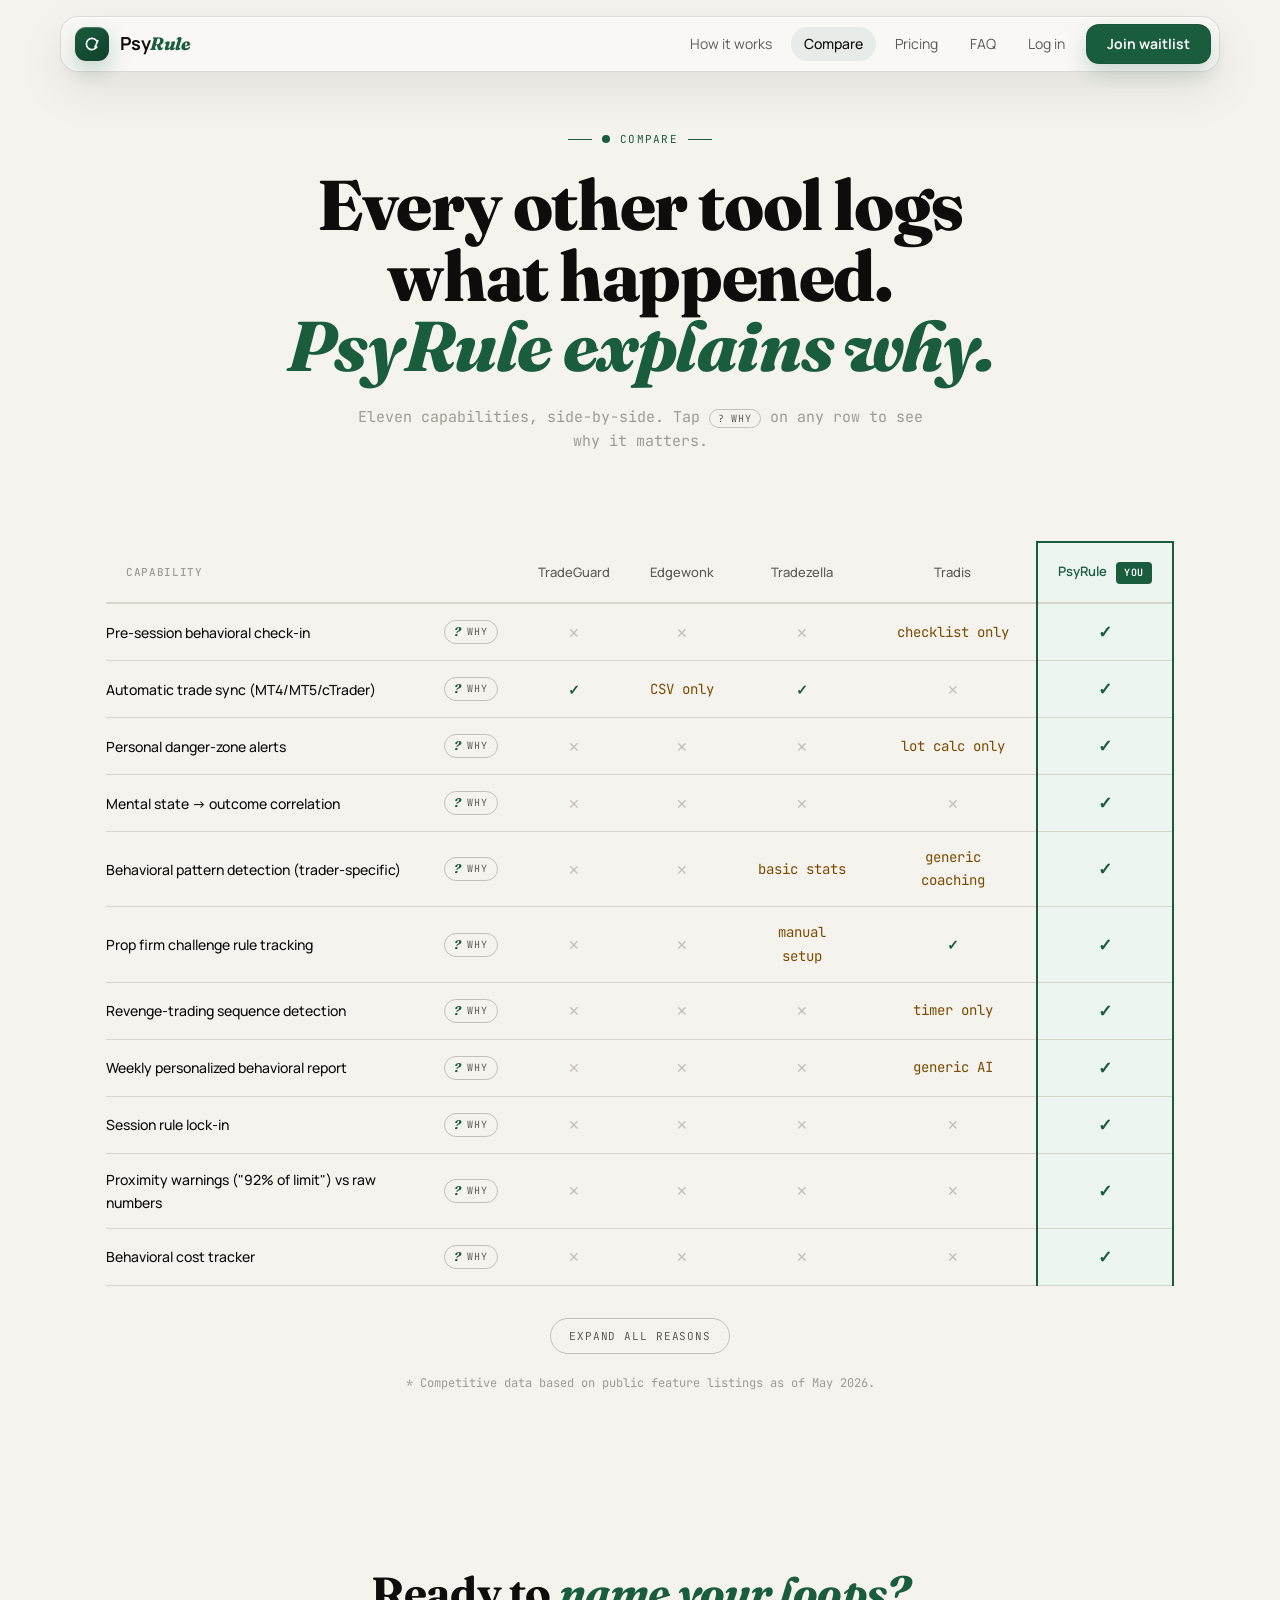
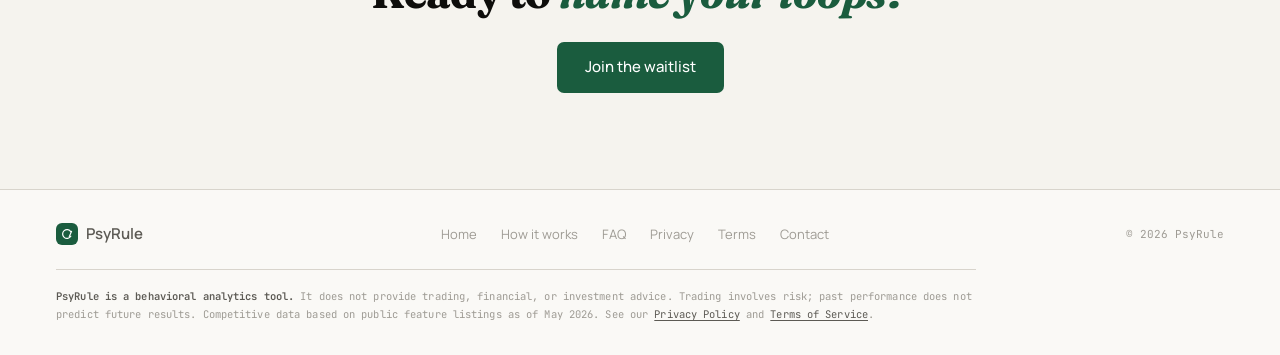
==== commit c903eb12: "Landing: SEO meta, voice polish, pricing/refund consistency - Add canonical, OG, and Twitter card me" ====
--- a/compare.html
+++ b/compare.html
@@ -3,12 +3,42 @@
 <head>
 <meta charset="UTF-8">
 <meta name="viewport" content="width=device-width, initial-scale=1.0">
-<title>PsyRule — Compare</title>
+<title>PsyRule vs Edgewonk, Tradezella, TradeGuard: 11-row comparison</title>
+<meta name="description" content="PsyRule vs Edgewonk, Tradezella, TradeGuard, Tradis. 11 behavioral and risk capabilities side-by-side. Why PsyRule is a behavioral risk layer, not a trading journal.">
+<link rel="canonical" href="https://psyrule.app/compare.html">
+
+<meta property="og:type" content="article">
+<meta property="og:title" content="PsyRule vs Edgewonk, Tradezella, TradeGuard: full comparison">
+<meta property="og:description" content="11 behavioral and risk capabilities side-by-side.">
+<meta property="og:url" content="https://psyrule.app/compare.html">
+<meta property="og:image" content="https://psyrule.app/og.png">
+<meta name="twitter:card" content="summary_large_image">
+<meta name="twitter:title" content="PsyRule vs Edgewonk, Tradezella, TradeGuard">
+<meta name="twitter:description" content="11 behavioral and risk capabilities side-by-side.">
+<meta name="twitter:image" content="https://psyrule.app/og.png">
+
 <link rel="preconnect" href="https://fonts.googleapis.com">
 <link rel="preconnect" href="https://fonts.gstatic.com" crossorigin>
 <link href="https://fonts.googleapis.com/css2?family=Fraunces:ital,opsz,wght,SOFT@0,9..144,500..800,50;1,9..144,500..800,50&family=Manrope:wght@300;400;500;600;700&family=JetBrains+Mono:wght@400;500&display=swap" rel="stylesheet">
 <link rel="stylesheet" href="psyrule.css">
 <script src="nav.js" defer></script>
+
+<!-- ============================================================
+     TRACKING PIXELS — fill in IDs, then uncomment each block.
+     ============================================================ -->
+<!-- Google tag (gtag.js)
+<script async src="https://www.googletagmanager.com/gtag/js?id=G-XXXXXXX"></script>
+<script>window.dataLayer=window.dataLayer||[];function gtag(){dataLayer.push(arguments);}gtag('js',new Date());gtag('config','G-XXXXXXX');</script>
+-->
+<!-- Meta Pixel
+<script>!function(f,b,e,v,n,t,s){if(f.fbq)return;n=f.fbq=function(){n.callMethod?n.callMethod.apply(n,arguments):n.queue.push(arguments)};if(!f._fbq)f._fbq=n;n.push=n;n.loaded=!0;n.version='2.0';n.queue=[];t=b.createElement(e);t.async=!0;t.src=v;s=b.getElementsByTagName(e)[0];s.parentNode.insertBefore(t,s)}(window,document,'script','https://connect.facebook.net/en_US/fbevents.js');fbq('init','YOUR_PIXEL_ID');fbq('track','PageView');</script>
+-->
+<!-- Reddit Pixel
+<script>!function(w,d){if(!w.rdt){var p=w.rdt=function(){p.sendEvent?p.sendEvent.apply(p,arguments):p.callQueue.push(arguments)};p.callQueue=[];var t=d.createElement("script");t.src="https://www.redditstatic.com/ads/pixel.js",t.async=!0;var s=d.getElementsByTagName("script")[0];s.parentNode.insertBefore(t,s)}}(window,document);rdt('init','YOUR_RDT_ID');rdt('track','PageVisit');</script>
+-->
+<!-- X (Twitter) Pixel
+<script>!function(e,t,n,s,u,a){e.twq||(s=e.twq=function(){s.exe?s.exe.apply(s,arguments):s.queue.push(arguments);},s.version='1.1',s.queue=[],u=t.createElement(n),u.async=!0,u.src='https://static.ads-twitter.com/uwt.js',a=t.getElementsByTagName(n)[0],a.parentNode.insertBefore(u,a))}(window,document,'script');twq('config','YOUR_X_PIXEL_ID');</script>
+-->
 </head>
 <body>
 
@@ -24,9 +54,9 @@
         <a href="compare.html" class="nav-link active">Compare</a>
         <a href="index.html#pricing" class="nav-link">Pricing</a>
         <a href="faq.html" class="nav-link">FAQ</a>
-        <a href="https://psyrule.vercel.app/login" class="nav-link">Log in</a>
+        <a href="https://app.psyrule.app/login" class="nav-link">Log in</a>
       </div>
-      <a href="https://psyrule.vercel.app/signup" class="nav-btn">Sign up</a>
+      <a href="https://app.psyrule.app/signup" class="nav-btn">Join waitlist</a>
       <button class="nav-toggle" type="button" aria-label="Menu" aria-expanded="false" aria-controls="navMenu">
         <span class="nav-toggle-bars" aria-hidden="true"></span>
       </button>
@@ -90,7 +120,7 @@
         <tr>
           <td class="feature-col">
             <div class="gap-feature-cell">
-              <span class="gap-feature-name">Mental state → session outcome correlation</span>
+              <span class="gap-feature-name">Mental state → outcome correlation</span>
               <button class="why-toggle" type="button" aria-expanded="false" aria-controls="why-c4">Why</button>
             </div>
           </td>
@@ -151,7 +181,7 @@
           </td>
           <td class="no">✕</td><td class="no">✕</td><td class="no">✕</td><td class="no">✕</td><td class="our-col yes">✓</td>
         </tr>
-        <tr class="gap-row-why" id="why-c9"><td colspan="6"><div class="gap-row-why-inner"><strong>Why it matters:</strong> Soft-blocks fail because mid-session you talk yourself out of them. A 60-second cooldown + logged reason is enough friction to break the impulse.</div></td></tr>
+        <tr class="gap-row-why" id="why-c9"><td colspan="6"><div class="gap-row-why-inner"><strong>Why it matters:</strong> Soft-blocks fail because mid-session you talk yourself out of them. A 60-90 second cooldown (set by your profile) + logged reason is enough friction to break the impulse.</div></td></tr>
 
         <tr>
           <td class="feature-col">
@@ -186,7 +216,7 @@
 
 <div class="page-cta">
   <h2>Ready to <em>name your loops?</em></h2>
-  <a href="https://psyrule.vercel.app/signup" class="btn-p">Join the waitlist</a>
+  <a href="https://app.psyrule.app/signup" class="btn-p">Join the waitlist</a>
 </div>
 
 <footer>
--- a/psyrule.css
+++ b/psyrule.css
@@ -406,6 +406,7 @@
   .nav-r .nav-link { display: block; padding: 12px 14px; font-size: 15px; border-radius: 10px; }
   nav.nav-open .nav-r { opacity: 1; transform: translateY(0); pointer-events: auto; }
   .hero { padding: 110px 20px 44px; }
+  h1 { line-height: 1.02; }
 
   /* Hero signal — shrink the 154px core + cards so the row fits without
      the glow ring spilling vertically past the card baseline, which is
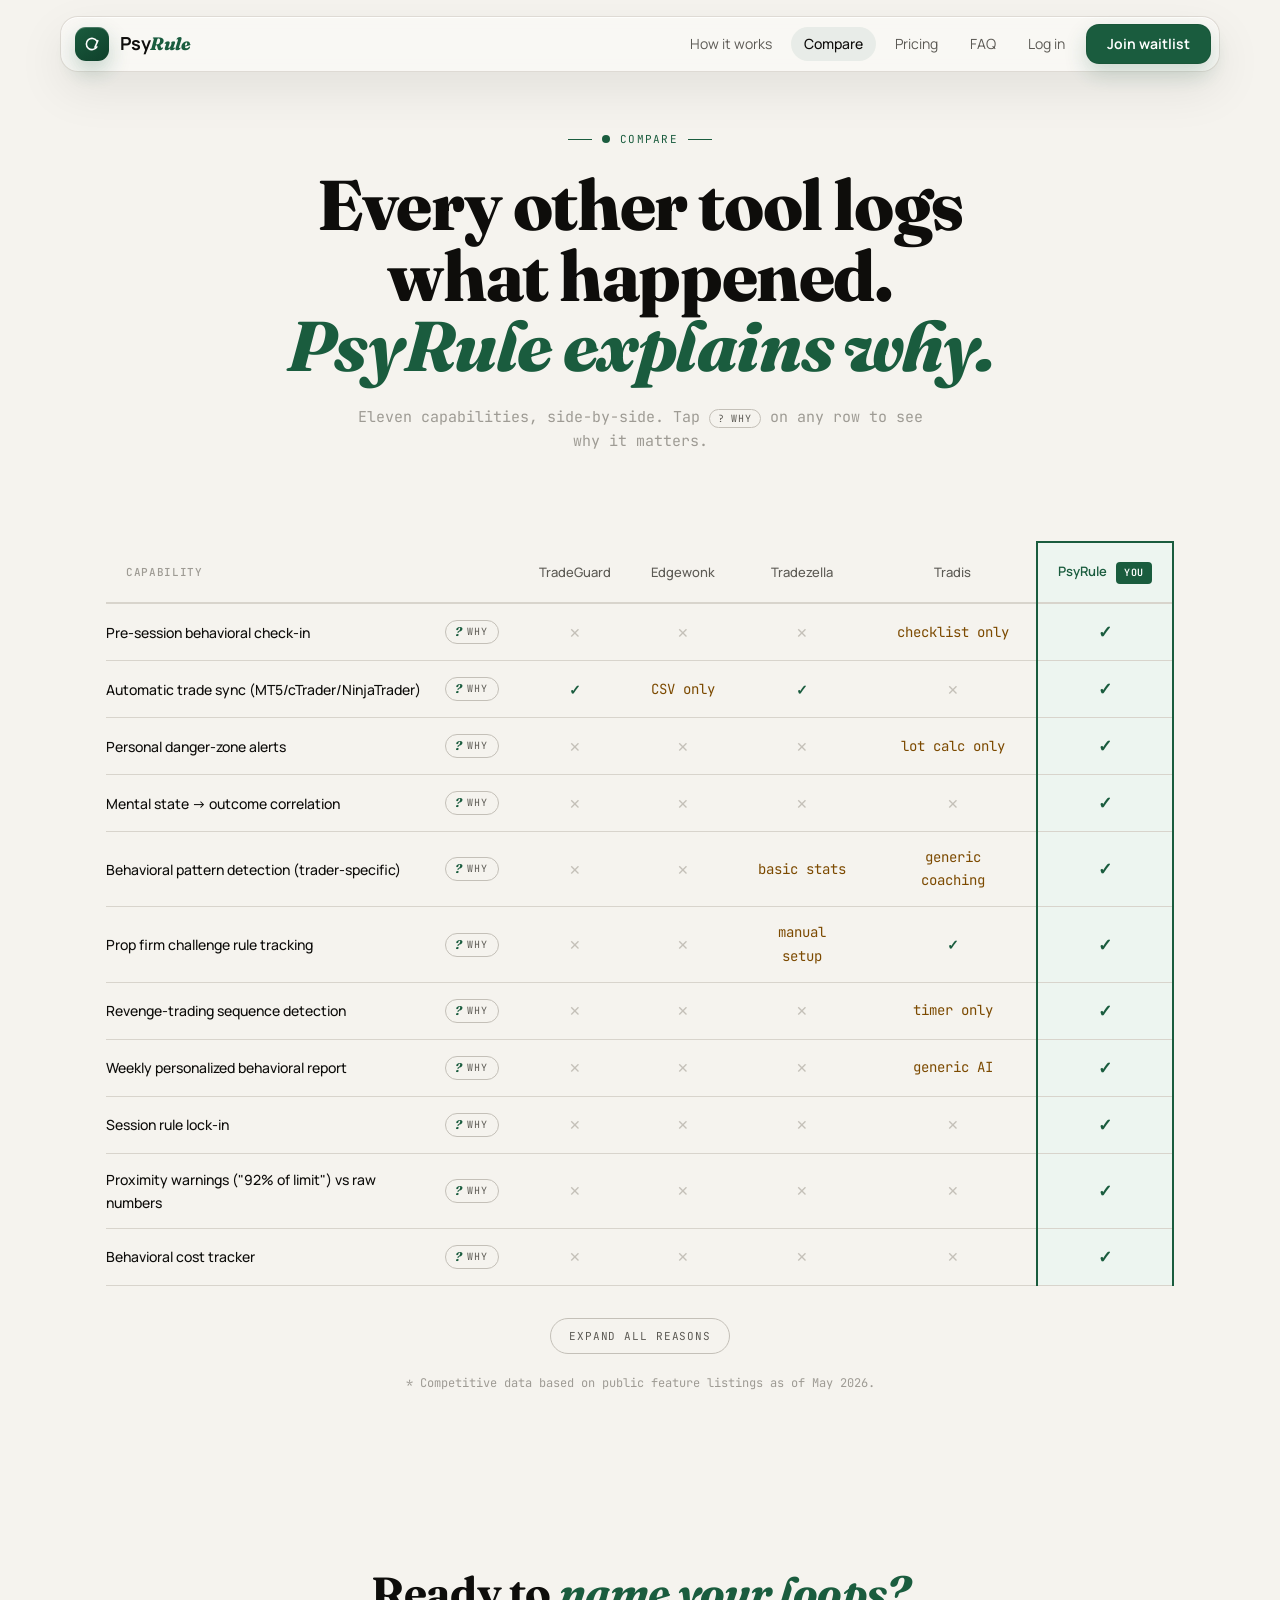
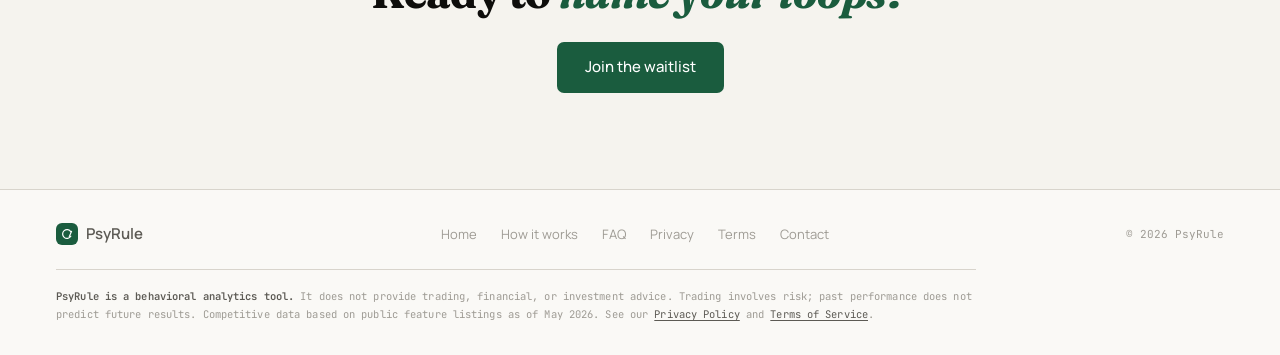
==== commit bdcf3c7c: "brokers: remove MT4 from advertised platforms MT4 was listed alongside MT5/cTrader/NinjaTrader on th" ====
--- a/compare.html
+++ b/compare.html
@@ -6,6 +6,14 @@
 <title>PsyRule vs Edgewonk, Tradezella, TradeGuard: 11-row comparison</title>
 <meta name="description" content="PsyRule vs Edgewonk, Tradezella, TradeGuard, Tradis. 11 behavioral and risk capabilities side-by-side. Why PsyRule is a behavioral risk layer, not a trading journal.">
 <link rel="canonical" href="https://psyrule.app/compare.html">
+
+<!-- Favicons / app icons -->
+<link rel="icon" type="image/png" href="/favicon-96x96.png" sizes="96x96" />
+<link rel="icon" type="image/svg+xml" href="/favicon.svg" />
+<link rel="shortcut icon" href="/favicon.ico" />
+<link rel="apple-touch-icon" sizes="180x180" href="/apple-touch-icon.png" />
+<meta name="apple-mobile-web-app-title" content="PsyRule" />
+<link rel="manifest" href="/site.webmanifest" />
 
 <meta property="og:type" content="article">
 <meta property="og:title" content="PsyRule vs Edgewonk, Tradezella, TradeGuard: full comparison">
@@ -39,6 +47,8 @@
 <!-- X (Twitter) Pixel
 <script>!function(e,t,n,s,u,a){e.twq||(s=e.twq=function(){s.exe?s.exe.apply(s,arguments):s.queue.push(arguments);},s.version='1.1',s.queue=[],u=t.createElement(n),u.async=!0,u.src='https://static.ads-twitter.com/uwt.js',a=t.getElementsByTagName(n)[0],a.parentNode.insertBefore(u,a))}(window,document,'script');twq('config','YOUR_X_PIXEL_ID');</script>
 -->
+<!-- Cloudflare Web Analytics -->
+<script defer src='https://static.cloudflareinsights.com/beacon.min.js' data-cf-beacon='{"token": "339a74778f5e4550861154a84ec39349"}'></script>
 </head>
 <body>
 
@@ -98,7 +108,7 @@
         <tr>
           <td class="feature-col">
             <div class="gap-feature-cell">
-              <span class="gap-feature-name">Automatic trade sync (MT4/MT5/cTrader)</span>
+              <span class="gap-feature-name">Automatic trade sync (MT5/cTrader/NinjaTrader)</span>
               <button class="why-toggle" type="button" aria-expanded="false" aria-controls="why-c2">Why</button>
             </div>
           </td>
--- a/psyrule.css
+++ b/psyrule.css
@@ -32,7 +32,7 @@
 .hero-eyebrow { font-family: 'JetBrains Mono', monospace; font-size: 11px; color: var(--green); letter-spacing: .12em; text-transform: uppercase; margin-bottom: 22px; display: flex; align-items: center; justify-content: center; gap: 10px; }
 .hero-eyebrow::before, .hero-eyebrow::after { content:''; width: 24px; height: 1px; background: var(--green); display: block; }
 .hero-pulse { width: 8px; height: 8px; border-radius: 50%; background: var(--green); box-shadow: 0 0 0 0 rgba(26,92,62,.36); animation: heroPulse 1.8s ease-out infinite; }
-h1 { font-family: 'Fraunces', serif; font-weight: 800; font-size: clamp(44px, 6vw, 82px); line-height: .95; letter-spacing: -.02em; color: var(--ink); margin-bottom: 24px; }
+h1 { font-family: 'Fraunces', serif; font-weight: 800; font-size: clamp(38px, 6vw, 82px); line-height: .98; letter-spacing: -.02em; color: var(--ink); margin-bottom: 24px; }
 h1 em { font-style: italic; color: var(--green); }
 .hero-action { position: relative; display: inline-block; white-space: nowrap; }
 .hero-cta { display: flex; gap: 10px; justify-content: center; flex-wrap: wrap; margin-bottom: 14px; }
@@ -201,6 +201,13 @@
 .p-btn:hover { color: var(--ink); border-color: var(--ink); }
 .p-btn.feat { background: var(--green); color: #fff; border-color: var(--green); }
 .p-btn.feat:hover { background: var(--green2); border-color: var(--green2); }
+.p-addon { max-width: 760px; margin: 18px auto 0; background: var(--cream2); border: 1px solid var(--border); border-radius: 12px; padding: 18px 24px; display: flex; align-items: center; justify-content: space-between; gap: 20px; flex-wrap: wrap; }
+.p-addon-meta { flex: 1 1 320px; min-width: 0; }
+.p-addon-name { font-family: 'Manrope', sans-serif; font-size: 14px; font-weight: 500; color: var(--ink); display: flex; align-items: center; gap: 10px; flex-wrap: wrap; }
+.p-addon-tag { font-family: 'JetBrains Mono', monospace; font-size: 10px; letter-spacing: .08em; text-transform: uppercase; color: var(--ink3); background: var(--white); border: 1px solid var(--border); padding: 3px 8px; border-radius: 4px; }
+.p-addon-desc { font-size: 13px; color: var(--ink2); margin-top: 6px; line-height: 1.55; }
+.p-addon-price { font-family: 'Fraunces', serif; font-weight: 700; font-size: 26px; color: var(--ink); white-space: nowrap; }
+.p-addon-price span { font-size: 12px; color: var(--ink2); font-family: 'Manrope', sans-serif; font-weight: 300; margin-left: 4px; letter-spacing: 0; }
 
 /* FOOTER */
 .foot-manifesto { background: var(--white); border-top: 1px solid var(--border); padding: 48px 56px; text-align: center; }
@@ -390,7 +397,7 @@
   .nav-btn { padding: 11px 15px; border-radius: 12px; margin-left: 0; }
 
   /* Hamburger button — shown on mobile, replaces the inline link list. */
-  .nav-toggle { display: inline-flex; align-items: center; justify-content: center; width: 40px; height: 40px; background: transparent; border: none; border-radius: 12px; cursor: pointer; color: var(--ink); transition: background .15s; padding: 0; }
+  .nav-toggle { display: inline-flex; align-items: center; justify-content: center; width: 44px; height: 44px; background: transparent; border: none; border-radius: 12px; cursor: pointer; color: var(--ink); transition: background .15s; padding: 0; }
   .nav-toggle:hover { background: rgba(14,13,11,.045); }
   .nav-toggle-bars { position: relative; display: block; width: 18px; height: 2px; background: currentColor; border-radius: 2px; transition: background .15s; }
   .nav-toggle-bars::before, .nav-toggle-bars::after { content: ''; position: absolute; left: 0; right: 0; height: 2px; background: currentColor; border-radius: 2px; transition: transform .2s ease, top .2s ease, bottom .2s ease; }
@@ -429,6 +436,7 @@
   .diff-band { padding: 72px 20px; }
   .pricing-section { padding: 72px 20px; }
   .p-grid { grid-template-columns: 1fr; }
+  .p-addon { padding: 16px 18px; }
   footer { padding: 24px 20px; gap: 18px; text-align: center; }
   .foot-row { flex-direction: column; gap: 16px; }
   .foot-disclaimer { text-align: left; padding-top: 16px; }
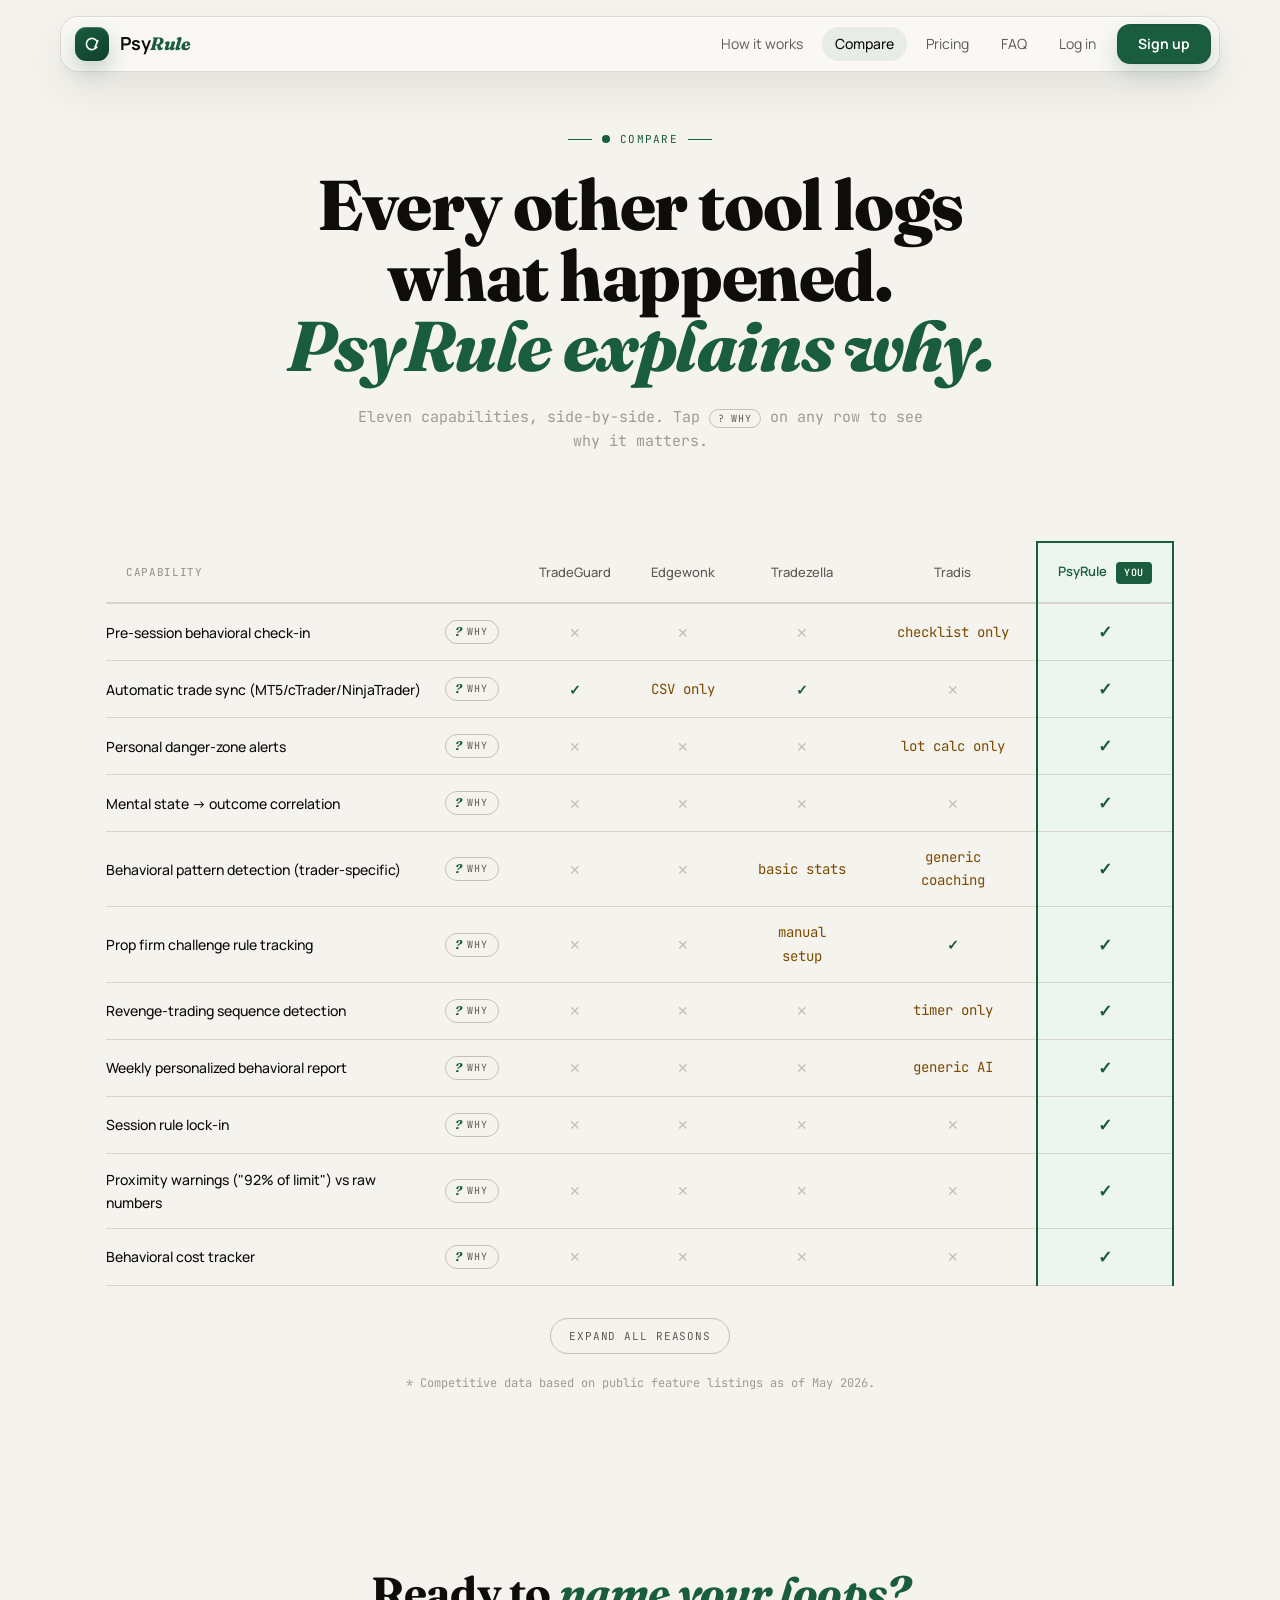
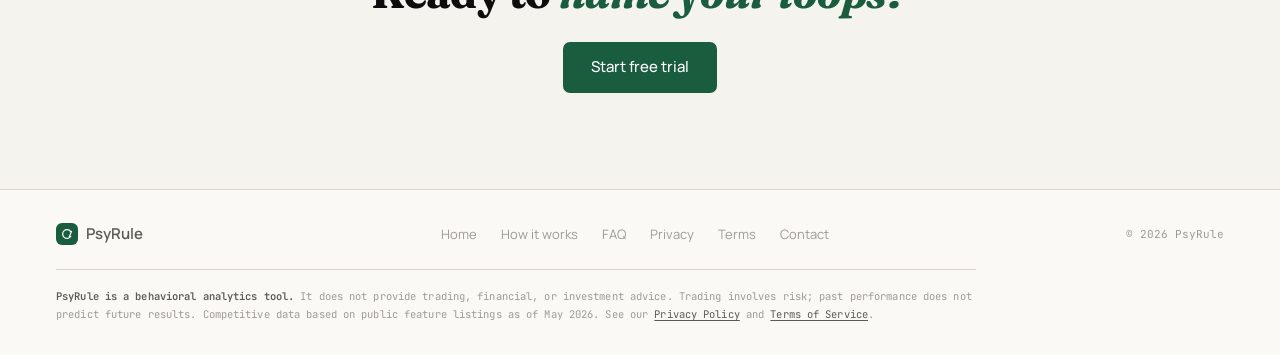
==== commit 5d38a560: "Launch: drop waitlist framing, swap to Sign up + Start free trial" ====
--- a/compare.html
+++ b/compare.html
@@ -66,7 +66,7 @@
         <a href="faq.html" class="nav-link">FAQ</a>
         <a href="https://app.psyrule.app/login" class="nav-link">Log in</a>
       </div>
-      <a href="https://app.psyrule.app/signup" class="nav-btn">Join waitlist</a>
+      <a href="https://app.psyrule.app/signup" class="nav-btn">Sign up</a>
       <button class="nav-toggle" type="button" aria-label="Menu" aria-expanded="false" aria-controls="navMenu">
         <span class="nav-toggle-bars" aria-hidden="true"></span>
       </button>
@@ -226,7 +226,7 @@
 
 <div class="page-cta">
   <h2>Ready to <em>name your loops?</em></h2>
-  <a href="https://app.psyrule.app/signup" class="btn-p">Join the waitlist</a>
+  <a href="https://app.psyrule.app/signup" class="btn-p">Start free trial</a>
 </div>
 
 <footer>
@@ -241,7 +241,7 @@
       <a href="faq.html" class="foot-link">FAQ</a>
       <a href="privacy.html" class="foot-link">Privacy</a>
       <a href="terms.html" class="foot-link">Terms</a>
-      <a href="mailto:psyrule.app@gmail.com" class="foot-link">Contact</a>
+      <a href="mailto:matune@psyrule.app" class="foot-link">Contact</a>
     </div>
     <div class="foot-note">© 2026 PsyRule</div>
   </div>
--- a/psyrule.css
+++ b/psyrule.css
@@ -5,10 +5,102 @@
   --border:#d8d4cc; --border2:#c4c0b8;
   --ink:#0e0d0b; --ink2:#5c5a54; --ink3:#9e9b94;
   --green:#1a5c3e; --green2:#206e4a; --gl:#edf5f0; --gm:rgba(26,92,62,.12);
-  --amber:#7c4a00; --ambl:#fff8ed; --red:#8b1a1a; --redl:#fff0f0;
+  --amber:#7c4a00; --ambl:#fff8ed; --red:#a3372e; --redl:#fff0f0;
+
+  /* Motion tokens. ease-out for entrances, in-out for on-screen movement,
+     out-quart for the scrubber & chart reveals (more pronounced settle). */
+  --ease-out: cubic-bezier(0.23, 1, 0.32, 1);
+  --ease-in-out: cubic-bezier(0.77, 0, 0.175, 1);
+  --ease-out-quart: cubic-bezier(0.25, 1, 0.5, 1);
+
+  /* Register surfaces. The page moves through four tonal beats. */
+  --bg-setup:       var(--cream);
+  --bg-diagnosis:   #fbfaf6;            /* clinical paper-white */
+  --bg-reckoning:   oklch(0.18 0.012 80); /* near-black drenched */
+  --bg-resolution:  var(--cream);
+
+  --ink-reckoning:  #f2efe7;
+  --ink2-reckoning: #b8b3a7;
+  --ink3-reckoning: #7a766e;
+  --border-reckoning: rgba(242,239,231,.08);
 }
 html { scroll-behavior: smooth; }
 body { background: var(--cream); color: var(--ink); font-family: 'Manrope', sans-serif; font-size: 16px; line-height: 1.65; overflow-x: hidden; }
+
+/* ========================================================================
+   REGISTERS — the page moves through four tonal beats.
+   Sections opt in with data-register="setup|diagnosis|reckoning|resolution".
+   ======================================================================== */
+[data-register="setup"]      { background: var(--bg-setup); }
+[data-register="diagnosis"]  { background: var(--bg-diagnosis); position: relative; }
+[data-register="diagnosis"]::before {
+  /* Hairline graph-paper overlay. Clinical, lab-notebook feel. */
+  content: ""; position: absolute; inset: 0; pointer-events: none; z-index: 0;
+  background-image:
+    linear-gradient(to right,  rgba(14,13,11,.035) 1px, transparent 1px),
+    linear-gradient(to bottom, rgba(14,13,11,.035) 1px, transparent 1px);
+  background-size: 32px 32px;
+  mask-image: radial-gradient(ellipse 70% 90% at 50% 50%, #000 30%, transparent 95%);
+  -webkit-mask-image: radial-gradient(ellipse 70% 90% at 50% 50%, #000 30%, transparent 95%);
+}
+[data-register="diagnosis"] > * { position: relative; z-index: 1; }
+[data-register="reckoning"]  { background: var(--bg-reckoning); color: var(--ink-reckoning); }
+[data-register="resolution"] { background: var(--bg-resolution); }
+
+/* Reckoning register inherits the drenched palette. */
+[data-register="reckoning"] .section-tag,
+[data-register="reckoning"] .section-tag .ch { color: #c8a89e; }
+[data-register="reckoning"] .section-tag::before { background: #c8a89e; }
+[data-register="reckoning"] h2 { color: var(--ink-reckoning); }
+[data-register="reckoning"] h2 em { color: #d9a89e; }
+[data-register="reckoning"] p { color: var(--ink2-reckoning); }
+
+/* ========================================================================
+   COST DISPLAY — modeled cost is the loudest typographic moment.
+   Frame as a diagnosis (medical bill), not a SaaS hero-metric badge.
+   ======================================================================== */
+.cost-display {
+  font-family: 'Fraunces', serif;
+  font-weight: 700;
+  font-style: normal;
+  font-size: clamp(36px, 4vw, 64px);
+  line-height: 1;
+  letter-spacing: -.025em;
+  color: var(--red);
+  font-variant-numeric: tabular-nums;
+  display: inline-block;
+}
+.cost-display.lg { font-size: clamp(56px, 7vw, 112px); }
+[data-register="reckoning"] .cost-display { color: #d9988e; }
+[data-register="reckoning"] .cost-display::after {
+  /* Half-opacity hairline anchor on the dark register. */
+  content: ""; display: block; height: 1px; background: currentColor;
+  opacity: .35; margin-top: 6px;
+}
+
+/* ========================================================================
+   FOCUS — distinct from hover. Keyboard users see a real ring.
+   ======================================================================== */
+:focus-visible {
+  outline: 2px solid var(--green);
+  outline-offset: 3px;
+  border-radius: 4px;
+}
+[data-register="reckoning"] :focus-visible {
+  outline-color: #d9988e;
+}
+
+/* ========================================================================
+   MOTION GUARDS — gate hover for touch, kill transform motion on reduce.
+   ======================================================================== */
+@media (prefers-reduced-motion: reduce) {
+  *, *::before, *::after {
+    animation-duration: .01ms !important;
+    animation-iteration-count: 1 !important;
+    transition-duration: .01ms !important;
+    scroll-behavior: auto !important;
+  }
+}
 
 /* NAV */
 nav { position: fixed; inset: 0 0 auto; z-index: 200; padding: 16px 56px 0; height: 88px; display: flex; align-items: flex-start; justify-content: center; pointer-events: none; }
@@ -88,9 +180,9 @@
 .iv-headline em { color: var(--red); font-style: italic; }
 .iv-body { font-size: 14px; color: var(--ink2); line-height: 1.55; margin-bottom: 16px; }
 .iv-body b { color: var(--ink); font-weight: 600; }
-.iv-cost { display: flex; align-items: baseline; gap: 10px; padding: 12px 14px; background: var(--cream2); border-radius: 10px; margin-bottom: 16px; }
-.iv-cost-num { font-family: 'Fraunces', serif; font-weight: 800; font-size: 22px; color: var(--ink); letter-spacing: -.01em; }
-.iv-cost-cap { font-family: 'JetBrains Mono', monospace; font-size: 11px; color: var(--ink2); line-height: 1.4; }
+.iv-cost { display: flex; align-items: baseline; gap: 14px; padding: 14px 16px; background: #fbf4f1; border: 1px solid #ecd6cc; border-radius: 10px; margin-bottom: 16px; }
+.iv-cost-num { font-family: 'Fraunces', serif; font-weight: 800; font-size: 38px; color: var(--red); letter-spacing: -.025em; line-height: 1; font-variant-numeric: tabular-nums; }
+.iv-cost-cap { font-family: 'JetBrains Mono', monospace; font-size: 10.5px; color: var(--ink2); line-height: 1.4; }
 .iv-actions { display: flex; gap: 8px; }
 .iv-btn { flex: 1; font-family: 'Manrope', sans-serif; font-weight: 600; font-size: 13.5px; padding: 12px 14px; border-radius: 10px; border: 1px solid var(--border); background: var(--cream2); color: var(--ink2); text-align: center; cursor: pointer; transition: background .15s, color .15s, transform .15s; }
 .iv-btn:hover { background: var(--cream3); color: var(--ink); }
@@ -99,13 +191,238 @@
 .iv-foot { font-family: 'JetBrains Mono', monospace; font-size: 10px; color: var(--ink3); letter-spacing: .04em; text-align: center; margin-top: 12px; }
 .moment-foot { position: relative; text-align: center; margin-top: 56px; font-family: 'JetBrains Mono', monospace; font-size: 11px; color: var(--ink3); letter-spacing: .08em; text-transform: uppercase; }
 
-/* DIFF BAND */
-.diff-band { background: var(--ink); color: #f0ede7; padding: 80px 56px; }
+/* ========================================================================
+   SCENE — interactive moment scrubber. Drag to walk through the session;
+   the intervention card slides in at 9:50 and the ghost line peels off.
+   Default state (no JS): fully scrubbed, all content visible.
+   ======================================================================== */
+.scene { position: relative; display: flex; flex-direction: column; gap: 32px; }
+.scene-stage {
+  display: grid;
+  grid-template-columns: minmax(0, 1.5fr) minmax(0, 1fr);
+  gap: 36px;
+  align-items: stretch;
+}
+
+.scene-chart {
+  position: relative;
+  background: var(--paper);
+  border: 1px solid var(--border);
+  border-radius: 14px;
+  padding: 24px 28px 18px;
+  display: flex;
+  flex-direction: column;
+  gap: 10px;
+}
+.scene-meta {
+  display: flex;
+  align-items: baseline;
+  justify-content: space-between;
+  font-family: 'JetBrains Mono', monospace;
+  font-size: 10.5px;
+  color: var(--ink3);
+  letter-spacing: .06em;
+}
+.scene-clock {
+  font-family: 'JetBrains Mono', monospace;
+  font-size: 22px;
+  font-weight: 500;
+  color: var(--ink);
+  letter-spacing: .02em;
+  font-variant-numeric: tabular-nums;
+}
+.scene-meta-r { text-transform: uppercase; }
+
+.scene-svg {
+  width: 100%;
+  height: 220px;
+  display: block;
+  border-radius: 6px;
+}
+.scene-svg .scene-marker-ring {
+  transform-box: fill-box;
+  transform-origin: center;
+  animation: sceneMarkerPulse 2.4s var(--ease-out) infinite;
+}
+.scene-svg .scene-marker { transition: opacity 200ms var(--ease-out); }
+.scene-svg .scene-stops circle { opacity: 0; transition: opacity 200ms var(--ease-out); }
+.scene-svg .scene-stops text { opacity: 0; transition: opacity 200ms var(--ease-out); }
+.scene-svg .scene-stops.is-on circle { opacity: 1; }
+.scene-svg .scene-stops.is-on text { opacity: .85; }
+
+@keyframes sceneMarkerPulse {
+  0%   { transform: scale(1);   opacity: .9; }
+  60%  { transform: scale(3.2); opacity: 0; }
+  100% { transform: scale(3.2); opacity: 0; }
+}
+
+.scene-axis {
+  display: flex;
+  justify-content: space-between;
+  font-family: 'JetBrains Mono', monospace;
+  font-size: 10px;
+  color: var(--ink3);
+  letter-spacing: .04em;
+  padding: 0 4px;
+}
+.scene-legend {
+  display: flex;
+  gap: 18px;
+  padding-top: 10px;
+  border-top: 1px solid var(--border);
+  font-family: 'JetBrains Mono', monospace;
+  font-size: 10.5px;
+  color: var(--ink2);
+  flex-wrap: wrap;
+}
+.scene-legend span { display: inline-flex; align-items: center; gap: 7px; }
+.scene-lg { width: 18px; height: 2px; border-radius: 2px; display: inline-block; }
+.scene-lg.green { background: var(--green); }
+.scene-lg.red { background: transparent; border-top: 2px dashed var(--red); height: 0; }
+
+/* Intervention card inside the scene */
+.scene-iv {
+  align-self: stretch;
+  max-width: none;
+  width: auto;
+  margin: 0;
+}
+
+/* Scrubber */
+.scene-scrub {
+  display: flex;
+  flex-direction: column;
+  gap: 10px;
+  padding: 4px 6px 0;
+}
+.scene-track {
+  position: relative;
+  height: 6px;
+  background: var(--cream3);
+  border-radius: 3px;
+  cursor: pointer;
+}
+.scene-track::before {
+  /* Tick at 9:50 — the intervention moment. */
+  content: "";
+  position: absolute;
+  left: 22.22%;
+  top: -5px;
+  bottom: -5px;
+  width: 1px;
+  background: var(--green);
+  opacity: .65;
+}
+.scene-fill {
+  position: absolute;
+  inset: 0 auto 0 0;
+  width: 100%;
+  background: var(--green);
+  border-radius: 3px;
+  transition: width 220ms var(--ease-out);
+}
+.scene-handle {
+  position: absolute;
+  top: 50%;
+  left: 100%;
+  transform: translate(-50%, -50%);
+  width: 28px;
+  height: 28px;
+  border: none;
+  background: var(--green);
+  color: #fff;
+  border-radius: 50%;
+  cursor: grab;
+  box-shadow: 0 6px 18px rgba(26,92,62,.32), inset 0 1px 0 rgba(255,255,255,.25);
+  transition: transform 220ms var(--ease-out), background 160ms var(--ease-out);
+  padding: 0;
+  display: flex; align-items: center; justify-content: center;
+  font-family: 'JetBrains Mono', monospace;
+  font-size: 0;
+}
+.scene-handle::before {
+  content: "";
+  width: 10px; height: 10px; border-radius: 50%;
+  background: rgba(255,255,255,.85);
+  transition: transform 160ms var(--ease-out);
+}
+.scene-handle:hover::before, .scene-handle.is-grabbing::before { transform: scale(.5); }
+.scene-handle:active { transform: translate(-50%, -50%) scale(.92); }
+.scene-handle.is-grabbing { cursor: grabbing; background: var(--green2); }
+.scene-handle-clock {
+  position: absolute;
+  top: -36px; left: 50%;
+  transform: translateX(-50%);
+  font-size: 11px;
+  background: var(--ink);
+  color: #f0ede7;
+  padding: 4px 8px;
+  border-radius: 6px;
+  white-space: nowrap;
+  font-variant-numeric: tabular-nums;
+  opacity: 0;
+  transition: opacity 160ms var(--ease-out);
+  pointer-events: none;
+}
+.scene-handle:hover .scene-handle-clock,
+.scene-handle.is-grabbing .scene-handle-clock,
+.scene-handle:focus-visible .scene-handle-clock { opacity: 1; }
+
+.scene-labels {
+  display: flex;
+  justify-content: space-between;
+  font-family: 'JetBrains Mono', monospace;
+  font-size: 10px;
+  color: var(--ink3);
+  letter-spacing: .04em;
+  padding: 0 2px;
+}
+.scene-labels .strong { color: var(--green); }
+.scene-hint {
+  font-family: 'JetBrains Mono', monospace;
+  font-size: 10.5px;
+  color: var(--ink3);
+  letter-spacing: .02em;
+  text-align: center;
+  margin-top: 6px;
+}
+
+/* When JS takes over, hint becomes visible (default hidden to avoid layout
+   shift if JS fails). */
+.scene.is-live .scene-hint { color: var(--ink2); }
+
+/* Scrubber positioning when scene is live (JS-driven) */
+.scene.is-live .scene-fill { transition: width 60ms linear; }
+.scene.is-live .scene-handle { transition: left 60ms linear, transform 160ms var(--ease-out), background 160ms var(--ease-out); left: var(--scene-progress, 100%); }
+.scene.is-live .scene-fill { width: var(--scene-progress, 100%); }
+.scene.is-live .scene-iv {
+  opacity: 0;
+  transform: translateX(16px);
+  transition: opacity 220ms var(--ease-out), transform 240ms var(--ease-out);
+  pointer-events: none;
+}
+.scene.is-live .scene-iv.is-on {
+  opacity: 1;
+  transform: translateX(0);
+  pointer-events: auto;
+}
+
+/* Reduced motion: keep scrub interactive but kill the pulse + transitions */
+@media (prefers-reduced-motion: reduce) {
+  .scene-svg .scene-marker-ring { animation: none; opacity: .3; }
+  .scene.is-live .scene-iv { transition: opacity 1ms; transform: none; }
+  .scene.is-live .scene-iv.is-on { transform: none; }
+}
+
+/* DIFF BAND — was a dark island; now a paper-white statement inside the
+   diagnosis register. The contrast comes from typography, not surface. */
+.diff-band { padding: 96px 56px 64px; }
 .diff-inner { max-width: 1200px; margin: 0 auto; }
-.diff-label { font-family: 'JetBrains Mono', monospace; font-size: 11px; letter-spacing: .1em; text-transform: uppercase; color: #5c5a54; margin-bottom: 20px; }
-.diff-h { font-family: 'Fraunces', serif; font-weight: 800; font-size: clamp(30px, 3.2vw, 44px); line-height: 1.05; letter-spacing: -.02em; color: #f0ede7; margin-bottom: 20px; }
-.diff-h em { color: #4cff8e; font-style: italic; }
-.diff-p { font-size: 16px; color: #888882; line-height: 1.7; font-weight: 300; }
+.diff-label { font-family: 'JetBrains Mono', monospace; font-size: 11px; letter-spacing: .14em; text-transform: uppercase; color: var(--green); margin-bottom: 22px; display: flex; align-items: center; gap: 12px; }
+.diff-label::before, .diff-label::after { content: ""; width: 20px; height: 1px; background: var(--green); }
+.diff-h { font-family: 'Fraunces', serif; font-weight: 800; font-size: clamp(30px, 3.2vw, 44px); line-height: 1.05; letter-spacing: -.02em; color: var(--ink); margin-bottom: 20px; }
+.diff-h em { color: var(--green); font-style: italic; }
+.diff-p { font-size: 16px; color: var(--ink2); line-height: 1.7; font-weight: 400; }
 .diff-3col { display: grid; grid-template-columns: 1fr 1fr 1fr; gap: 1px; background: #2a2826; border: 1px solid #2a2826; border-radius: 12px; overflow: hidden; }
 .diff-3-card { background: #181715; padding: 32px 28px; display: flex; flex-direction: column; gap: 14px; }
 .diff-3-card.on { background: linear-gradient(180deg, #0e1f15 0%, #0a1610 100%); }
@@ -115,15 +432,15 @@
 .diff-3-line.on { background: rgba(76,255,142,.3); }
 .diff-3-body { font-size: 14px; color: #888882; line-height: 1.6; font-weight: 300; }
 
-/* MANIFESTO */
-.manifesto { max-width: 760px; margin: 0 auto; padding: 88px 56px; text-align: center; border-bottom: 1px solid var(--border); background: var(--cream); }
+/* MANIFESTO — inherits register surface, no own background */
+.manifesto { max-width: 760px; margin: 0 auto; padding: 88px 56px; text-align: center; border-bottom: 1px solid var(--border); }
 .manifesto-mark { font-family: 'JetBrains Mono', monospace; font-size: 11px; color: var(--green); letter-spacing: .14em; text-transform: uppercase; margin-bottom: 24px; }
 .manifesto-text { font-family: 'Fraunces', serif; font-weight: 700; font-size: clamp(22px, 2.6vw, 32px); line-height: 1.3; letter-spacing: -.01em; color: var(--ink); }
 .manifesto-text em { font-style: italic; color: var(--green); }
 .manifesto-attr { font-family: 'JetBrains Mono', monospace; font-size: 11px; color: var(--ink3); letter-spacing: .08em; margin-top: 28px; }
 
-/* PATTERNS */
-.patterns-section { padding: 110px 56px; background: var(--cream); border-bottom: 1px solid var(--border); }
+/* PATTERNS — inherits register surface, no own background */
+.patterns-section { padding: 110px 56px; border-bottom: 1px solid var(--border); }
 .patterns-inner { max-width: 1200px; margin: 0 auto; }
 .patterns-head { margin-bottom: 56px; max-width: 760px; }
 .section-tag { font-family: 'JetBrains Mono', monospace; font-size: 11px; color: var(--green); letter-spacing: .1em; text-transform: uppercase; margin-bottom: 16px; display: flex; align-items: center; gap: 10px; }
@@ -142,10 +459,10 @@
 .pattern-card-seq .pcs-end { color: var(--red); }
 .pattern-card-line { height: 1px; background: var(--border); }
 .pattern-card-body { font-size: 14.5px; color: var(--ink2); line-height: 1.65; font-weight: 300; }
-.pattern-card-cost { display: flex; align-items: baseline; flex-wrap: wrap; gap: 8px; padding: 12px 14px; background: var(--gl); border: 1px solid var(--gm); border-radius: 8px; margin-top: 4px; font-family: 'JetBrains Mono', monospace; }
-.pcc-label { font-size: 10px; color: var(--ink3); letter-spacing: .1em; text-transform: uppercase; }
-.pcc-amt { font-family: 'Fraunces', serif; font-style: italic; font-weight: 800; font-size: 22px; color: var(--green); letter-spacing: -.01em; line-height: 1; }
-.pcc-unit { font-size: 11px; color: var(--ink2); }
+.pattern-card-cost { display: flex; align-items: baseline; flex-wrap: wrap; gap: 10px 12px; padding: 16px 18px; background: #fbf4f1; border: 1px solid #ecd6cc; border-radius: 10px; margin-top: 4px; font-family: 'JetBrains Mono', monospace; }
+.pcc-label { font-size: 10px; color: var(--ink3); letter-spacing: .12em; text-transform: uppercase; width: 100%; }
+.pcc-amt { font-family: 'Fraunces', serif; font-style: normal; font-weight: 800; font-size: 40px; color: var(--red); letter-spacing: -.025em; line-height: 1; font-variant-numeric: tabular-nums; }
+.pcc-unit { font-size: 11px; color: var(--ink2); flex: 1; min-width: 0; }
 
 /* Compressed pattern row (landing) */
 .pattern-also { display: flex; flex-direction: column; gap: 8px; max-width: 720px; margin: 32px auto 0; }
@@ -157,8 +474,8 @@
 .pattern-more-link { display: inline-block; font-family: 'JetBrains Mono', monospace; font-size: 12px; color: var(--green); text-decoration: none; letter-spacing: .04em; padding: 12px 18px; border: 1px solid rgba(26,92,62,.25); border-radius: 999px; transition: background .15s; }
 .pattern-more-link:hover { background: var(--gl); }
 
-/* GAP */
-.gap-section { padding: 100px 56px; background: var(--white); border-bottom: 1px solid var(--border); }
+/* GAP — inherits register surface, no own background */
+.gap-section { padding: 100px 56px; border-bottom: 1px solid var(--border); }
 .gap-inner { max-width: 1200px; margin: 0 auto; }
 .gap-table-wrap { overflow-x: auto; }
 .gap-table { width: 100%; border-collapse: collapse; }
@@ -181,6 +498,91 @@
 .gap-competitor-link:hover { color: var(--green); border-bottom-color: var(--green); }
 .gap-note { font-size: 12px; color: var(--ink3); font-family: 'JetBrains Mono', monospace; margin-top: 20px; text-align: center; }
 
+/* ========================================================================
+   RECKONING SECTION — the modeled cost as the loudest typographic moment.
+   Lives inside data-register="reckoning" (near-black drenched).
+   Frame: a ledger, not a dashboard. Read like a medical bill.
+   ======================================================================== */
+.reckoning-wrap { max-width: 1080px; margin: 0 auto; padding: 120px 56px 110px; }
+.reckoning-head { max-width: 720px; margin-bottom: 64px; }
+.reckoning-head h2 { color: var(--ink-reckoning); margin-bottom: 18px; }
+.reckoning-head h2 em { color: #d9a89e; font-style: italic; }
+.reckoning-sub { font-size: 15px; color: var(--ink2-reckoning); line-height: 1.7; font-weight: 400; max-width: 560px; }
+
+.reckoning-ledger { list-style: none; padding: 0; margin: 0 0 56px; display: flex; flex-direction: column; }
+.ledger-row {
+  display: grid;
+  grid-template-columns: 56px 1fr auto;
+  gap: 28px;
+  align-items: baseline;
+  padding: 30px 0 28px;
+  border-bottom: 1px solid var(--border-reckoning);
+}
+.ledger-row:first-child { border-top: 1px solid var(--border-reckoning); }
+.ledger-num {
+  font-family: 'JetBrains Mono', monospace;
+  font-size: 12px;
+  color: var(--ink3-reckoning);
+  letter-spacing: .14em;
+  align-self: center;
+}
+.ledger-name {
+  font-family: 'Fraunces', serif;
+  font-style: italic;
+  font-weight: 600;
+  font-size: clamp(20px, 2vw, 28px);
+  color: var(--ink-reckoning);
+  letter-spacing: -.01em;
+  line-height: 1.15;
+  display: flex;
+  flex-direction: column;
+  gap: 6px;
+}
+.ledger-name small {
+  font-family: 'JetBrains Mono', monospace;
+  font-style: normal;
+  font-size: 10.5px;
+  font-weight: 400;
+  color: var(--ink3-reckoning);
+  letter-spacing: .12em;
+  text-transform: uppercase;
+}
+.ledger-row.blowup .cost-display { font-size: clamp(48px, 5vw, 80px); }
+.ledger-row.blowup .ledger-name { color: #e8c8c0; }
+
+.reckoning-foot {
+  display: grid;
+  grid-template-columns: 1fr auto;
+  gap: 40px;
+  align-items: end;
+  padding: 32px 0 0;
+  border-top: 2px solid rgba(217, 152, 142, .25);
+}
+.reckoning-foot-l { display: flex; flex-direction: column; gap: 8px; }
+.reckoning-foot-tag {
+  font-family: 'JetBrains Mono', monospace;
+  font-size: 11px;
+  color: #d9988e;
+  letter-spacing: .12em;
+  text-transform: uppercase;
+}
+.reckoning-foot-line {
+  font-family: 'Fraunces', serif;
+  font-style: italic;
+  font-size: 18px;
+  color: var(--ink2-reckoning);
+  line-height: 1.4;
+}
+.reckoning-note {
+  margin-top: 48px;
+  font-family: 'JetBrains Mono', monospace;
+  font-size: 12px;
+  color: var(--ink3-reckoning);
+  letter-spacing: .04em;
+  line-height: 1.7;
+  max-width: 560px;
+}
+
 /* PRICING */
 .pricing-section { padding: 100px 56px; max-width: 1200px; margin: 0 auto; }
 .pricing-head { text-align: center; margin-bottom: 56px; }
@@ -197,7 +599,7 @@
 .p-feats { list-style: none; display: flex; flex-direction: column; gap: 11px; margin-bottom: 32px; }
 .p-feats li { font-size: 14px; color: var(--ink2); display: flex; gap: 10px; }
 .pck { color: var(--green); flex-shrink: 0; }
-.p-btn { display: block; text-align: center; width: 100%; padding: 14px; border-radius: 8px; font-family: 'Manrope', sans-serif; font-size: 15px; font-weight: 500; cursor: pointer; background: transparent; color: var(--ink2); border: 1px solid var(--border2); transition: all .15s; text-decoration: none; }
+.p-btn { display: block; text-align: center; width: 100%; padding: 14px; border-radius: 8px; font-family: 'Manrope', sans-serif; font-size: 15px; font-weight: 500; cursor: pointer; background: transparent; color: var(--ink2); border: 1px solid var(--border2); transition: color 160ms var(--ease-out), border-color 160ms var(--ease-out), background 160ms var(--ease-out), transform 160ms var(--ease-out); text-decoration: none; }
 .p-btn:hover { color: var(--ink); border-color: var(--ink); }
 .p-btn.feat { background: var(--green); color: #fff; border-color: var(--green); }
 .p-btn.feat:hover { background: var(--green2); border-color: var(--green2); }
@@ -460,4 +862,133 @@
   .report-rule-actions { flex-direction: row; }
   .report-rule-btn { flex: 1; }
   .gap-feature-cell { flex-direction: column; align-items: flex-start; gap: 8px; }
-}
+
+  /* Reckoning: ledger collapses, costs get their own row. */
+  .reckoning-wrap { padding: 80px 20px 72px; }
+  .reckoning-head { margin-bottom: 40px; }
+  .ledger-row { grid-template-columns: 40px 1fr; grid-template-areas: "num name" "num cost"; gap: 4px 16px; padding: 22px 0; }
+  .ledger-num { grid-area: num; align-self: start; padding-top: 6px; }
+  .ledger-name { grid-area: name; font-size: 19px; }
+  .ledger-row .cost-display { grid-area: cost; font-size: 44px !important; margin-top: 6px; }
+  .ledger-row.blowup .cost-display { font-size: 60px !important; }
+  .reckoning-foot { grid-template-columns: 1fr; gap: 20px; padding-top: 28px; align-items: start; }
+  .reckoning-foot .cost-display.lg { font-size: 64px; }
+
+  /* Cost block in moment card: reflow on phone. */
+  .iv-cost { flex-direction: column; align-items: flex-start; gap: 4px; }
+  .iv-cost-num { font-size: 32px; }
+
+  /* Scene scrubber: stack chart above card. */
+  .scene-stage { grid-template-columns: 1fr; gap: 24px; }
+  .scene-chart { padding: 18px 18px 14px; }
+  .scene-clock { font-size: 18px; }
+  .scene-svg { height: 180px; }
+  .scene-legend { font-size: 9.5px; gap: 12px; }
+  .scene-iv { max-width: 100%; }
+  .scene-handle { width: 32px; height: 32px; }
+  .scene-handle-clock { display: none; }
+  .scene-hint { font-size: 9.5px; }
+}
+
+/* ========================================================================
+   POLISH SWEEP — applied after everything else so it wins on cascade order.
+   - Press feedback (scale on :active) for every pressable element.
+   - Hover effects gated behind hover-capable pointers (no touch ghost-hovers).
+   - Custom easings replace built-in `ease-out` for crisper feel.
+   - Stagger entry on grouped items (pattern cards, ledger rows, faq items).
+   ======================================================================== */
+
+/* Press feedback — Emil's rule: every pressable element needs to feel heard. */
+.nav-btn:active,
+.btn-p:active,
+.btn-g:active,
+.iv-btn:active,
+.p-btn:active,
+.pattern-more-link:active,
+.why-toggle:active,
+.report-rule-btn:active {
+  transform: scale(0.97);
+}
+
+/* Upgrade transitions to custom easing + always include transform. */
+.btn-p { transition: background 200ms var(--ease-out), transform 160ms var(--ease-out); }
+.btn-g { transition: color 200ms var(--ease-out), border-color 200ms var(--ease-out), transform 160ms var(--ease-out); }
+.nav-btn { transition: background 200ms var(--ease-out), transform 160ms var(--ease-out), box-shadow 200ms var(--ease-out); }
+.iv-btn { transition: background 200ms var(--ease-out), color 200ms var(--ease-out), transform 160ms var(--ease-out); }
+.pattern-more-link { transition: background 200ms var(--ease-out), transform 160ms var(--ease-out); }
+.why-toggle { transition: color 200ms var(--ease-out), border-color 200ms var(--ease-out), background 200ms var(--ease-out), transform 160ms var(--ease-out); }
+.pa-row { transition: background 200ms var(--ease-out), border-color 200ms var(--ease-out); }
+.pattern-card { transition: border-color 240ms var(--ease-out), box-shadow 240ms var(--ease-out); }
+.nav-link { transition: color 200ms var(--ease-out), background 200ms var(--ease-out); }
+
+/* Gate transform-based hover effects behind real hover devices. Without this,
+   touch taps fire :hover and leave the element stuck in the lifted state. */
+@media (hover: hover) and (pointer: fine) {
+  .nav-btn:hover { transform: translateY(-1px); }
+  .iv-btn.primary:hover { transform: translateY(-1px); }
+}
+@media not all and (hover: hover) {
+  .nav-btn:hover, .iv-btn.primary:hover, .pattern-card:hover { transform: none; box-shadow: none; }
+}
+
+/* Entry stagger for pattern cards on the home page. @starting-style is the
+   modern path; the fallback is a one-off animation with delay per nth-child. */
+.pattern-card {
+  animation: psyriseIn 480ms var(--ease-out) both;
+}
+.pattern-card:nth-child(1) { animation-delay: 80ms; }
+.pattern-card:nth-child(2) { animation-delay: 130ms; }
+.pa-row {
+  animation: psyriseIn 420ms var(--ease-out) both;
+}
+.pa-row:nth-child(1) { animation-delay: 80ms; }
+.pa-row:nth-child(2) { animation-delay: 140ms; }
+.pa-row:nth-child(3) { animation-delay: 200ms; }
+.ledger-row {
+  animation: psyriseIn 520ms var(--ease-out) both;
+}
+.ledger-row:nth-child(1) { animation-delay: 120ms; }
+.ledger-row:nth-child(2) { animation-delay: 180ms; }
+.ledger-row:nth-child(3) { animation-delay: 240ms; }
+.ledger-row:nth-child(4) { animation-delay: 320ms; }
+
+@keyframes psyriseIn {
+  from { opacity: 0; transform: translateY(8px); }
+  to   { opacity: 1; transform: translateY(0); }
+}
+
+/* Tooltip-style scrubber clock: pulse off after release. */
+@media (prefers-reduced-motion: reduce) {
+  .pattern-card, .pa-row, .ledger-row { animation: none; }
+}
+
+/* Section divider — reuse the signal motif as a faint pulsing ring at the
+   junction between registers. Decorative; respects reduced motion. */
+section[data-register] + section[data-register] {
+  position: relative;
+}
+section[data-register] + section[data-register]::before {
+  content: "";
+  position: absolute;
+  left: 50%;
+  top: 0;
+  width: 8px;
+  height: 8px;
+  border-radius: 50%;
+  background: var(--green);
+  transform: translate(-50%, -50%);
+  box-shadow: 0 0 0 0 rgba(26,92,62,.36);
+  animation: heroPulse 3.6s ease-out infinite;
+  z-index: 2;
+  pointer-events: none;
+}
+section[data-register="reckoning"] + section[data-register]::before,
+section[data-register] + section[data-register="reckoning"]::before {
+  /* Where the dividing dot crosses into the dark register, use the warm
+     burgundy so the dot reads against either background. */
+  background: #d9988e;
+  box-shadow: 0 0 0 0 rgba(217,152,142,.4);
+}
+@media (prefers-reduced-motion: reduce) {
+  section[data-register] + section[data-register]::before { animation: none; }
+}
